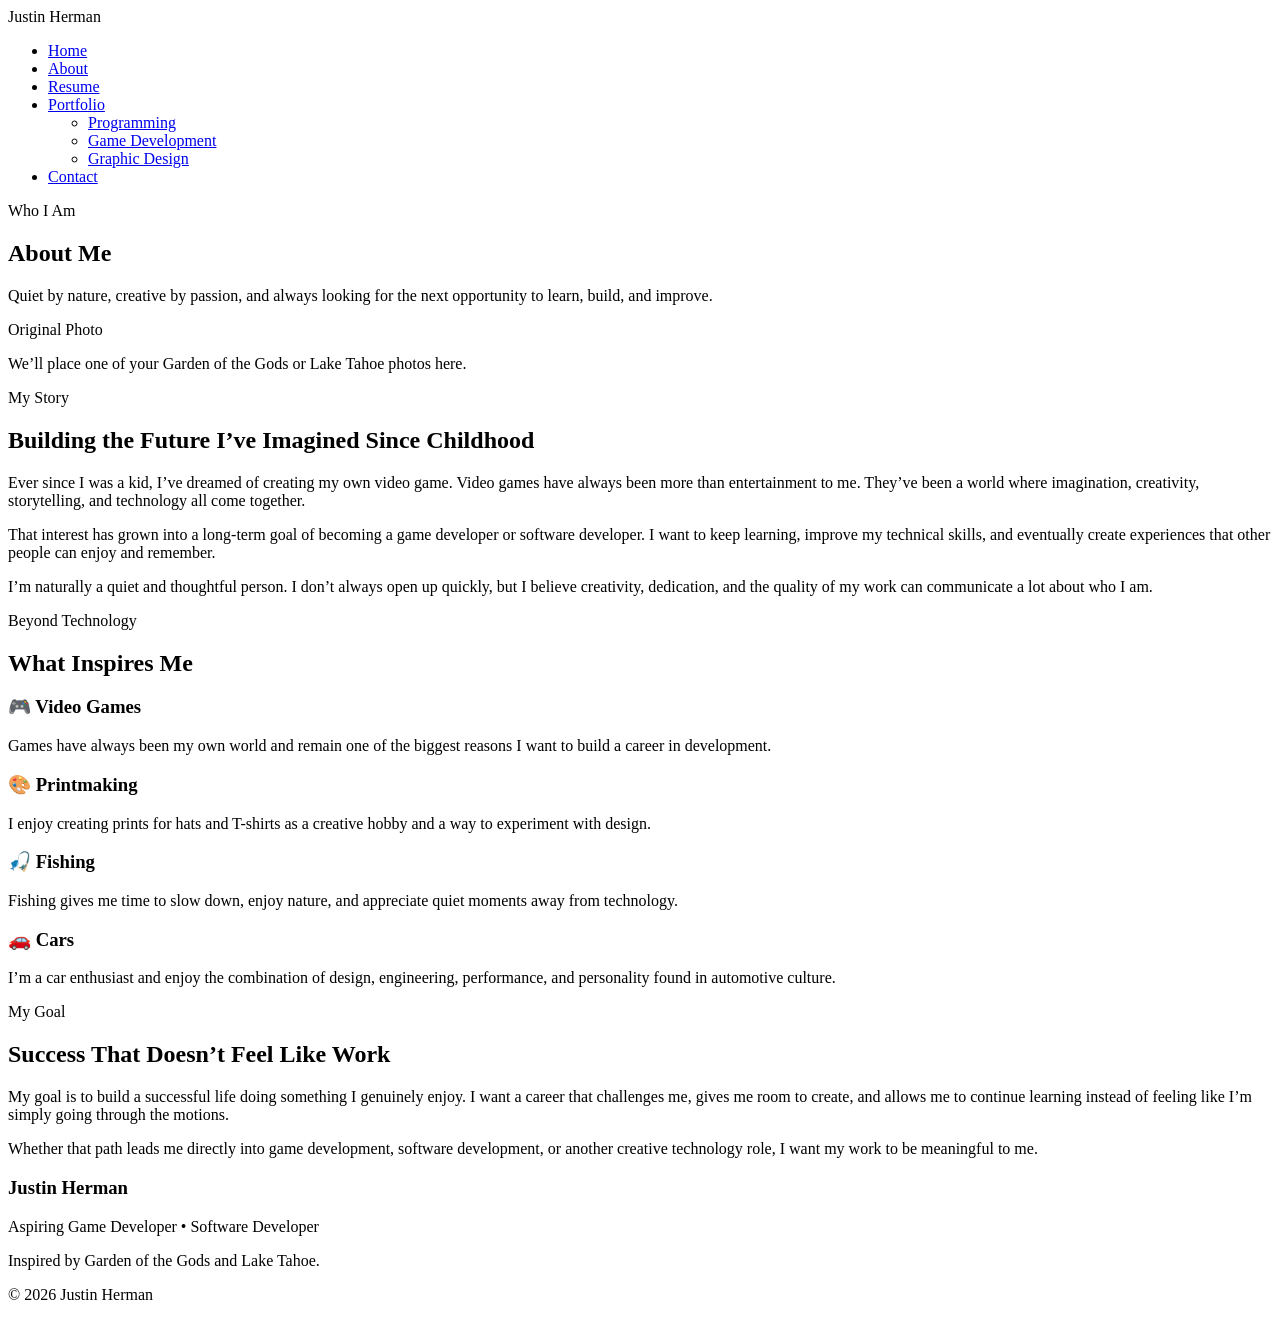
==== about.html @ 143b25bd "Add files via upload" ====
<!DOCTYPE html>
<html lang="en">

<head>
    <meta charset="UTF-8">
    <meta name="viewport" content="width=device-width, initial-scale=1.0">

    <title>About | Justin Herman</title>

    <link rel="stylesheet" href="css/style.css">

    <link href="https://fonts.googleapis.com/css2?family=Cinzel:wght@600;700&family=Poppins:wght@300;400;500;600&display=swap" rel="stylesheet">
</head>

<body>

    <header>
        <nav class="navbar">

            <div class="logo">
                Justin Herman
            </div>

            <ul class="nav-links">

                <li><a href="index.html">Home</a></li>
                <li><a href="about.html">About</a></li>
                <li><a href="resume.html">Resume</a></li>

                <li class="dropdown">
                    <a href="portfolio.html">Portfolio</a>

                    <ul class="dropdown-menu">
                        <li><a href="portfolio.html#programming">Programming</a></li>
                        <li><a href="portfolio.html#gamedev">Game Development</a></li>
                        <li><a href="portfolio.html#design">Graphic Design</a></li>
                    </ul>
                </li>

                <li><a href="contact.html">Contact</a></li>

            </ul>

        </nav>
    </header>

    <section class="about-hero">

        <div class="about-hero-content">

            <p class="eyebrow">Who I Am</p>

            <h1>About Me</h1>

            <p>
                Quiet by nature, creative by passion, and always looking for
                the next opportunity to learn, build, and improve.
            </p>

        </div>

    </section>

    <main>

        <section class="about-section">

            <div class="about-grid">

                <div class="about-image-placeholder">

                    <span>Original Photo</span>

                    <p>
                        We’ll place one of your Garden of the Gods
                        or Lake Tahoe photos here.
                    </p>

                </div>

                <div class="about-text">

                    <p class="eyebrow">My Story</p>

                    <h2>Building the Future I’ve Imagined Since Childhood</h2>

                    <p>
                        Ever since I was a kid, I’ve dreamed of creating my
                        own video game. Video games have always been more than
                        entertainment to me. They’ve been a world where
                        imagination, creativity, storytelling, and technology
                        all come together.
                    </p>

                    <p>
                        That interest has grown into a long-term goal of
                        becoming a game developer or software developer.
                        I want to keep learning, improve my technical skills,
                        and eventually create experiences that other people
                        can enjoy and remember.
                    </p>

                    <p>
                        I’m naturally a quiet and thoughtful person. I don’t
                        always open up quickly, but I believe creativity,
                        dedication, and the quality of my work can communicate
                        a lot about who I am.
                    </p>

                </div>

            </div>

        </section>

        <section class="interests-section">

            <div class="container">

                <p class="eyebrow">Beyond Technology</p>

                <h2>What Inspires Me</h2>

                <div class="interest-grid">

                    <div class="interest-card">
                        <h3>🎮 Video Games</h3>
                        <p>
                            Games have always been my own world and remain
                            one of the biggest reasons I want to build a
                            career in development.
                        </p>
                    </div>

                    <div class="interest-card">
                        <h3>🎨 Printmaking</h3>
                        <p>
                            I enjoy creating prints for hats and T-shirts as
                            a creative hobby and a way to experiment with design.
                        </p>
                    </div>

                    <div class="interest-card">
                        <h3>🎣 Fishing</h3>
                        <p>
                            Fishing gives me time to slow down, enjoy nature,
                            and appreciate quiet moments away from technology.
                        </p>
                    </div>

                    <div class="interest-card">
                        <h3>🚗 Cars</h3>
                        <p>
                            I’m a car enthusiast and enjoy the combination of
                            design, engineering, performance, and personality
                            found in automotive culture.
                        </p>
                    </div>

                </div>

            </div>

        </section>

        <section class="goal-section">

            <div class="container">

                <p class="eyebrow">My Goal</p>

                <h2>Success That Doesn’t Feel Like Work</h2>

                <p>
                    My goal is to build a successful life doing something
                    I genuinely enjoy. I want a career that challenges me,
                    gives me room to create, and allows me to continue
                    learning instead of feeling like I’m simply going
                    through the motions.
                </p>

                <p>
                    Whether that path leads me directly into game development,
                    software development, or another creative technology role,
                    I want my work to be meaningful to me.
                </p>

            </div>

        </section>

    </main>

    <footer>

        <h3>Justin Herman</h3>

        <p>
            Aspiring Game Developer • Software Developer
        </p>

        <p>
            Inspired by Garden of the Gods and Lake Tahoe.
        </p>

        <p>
            © 2026 Justin Herman
        </p>

    </footer>

</body>

</html>
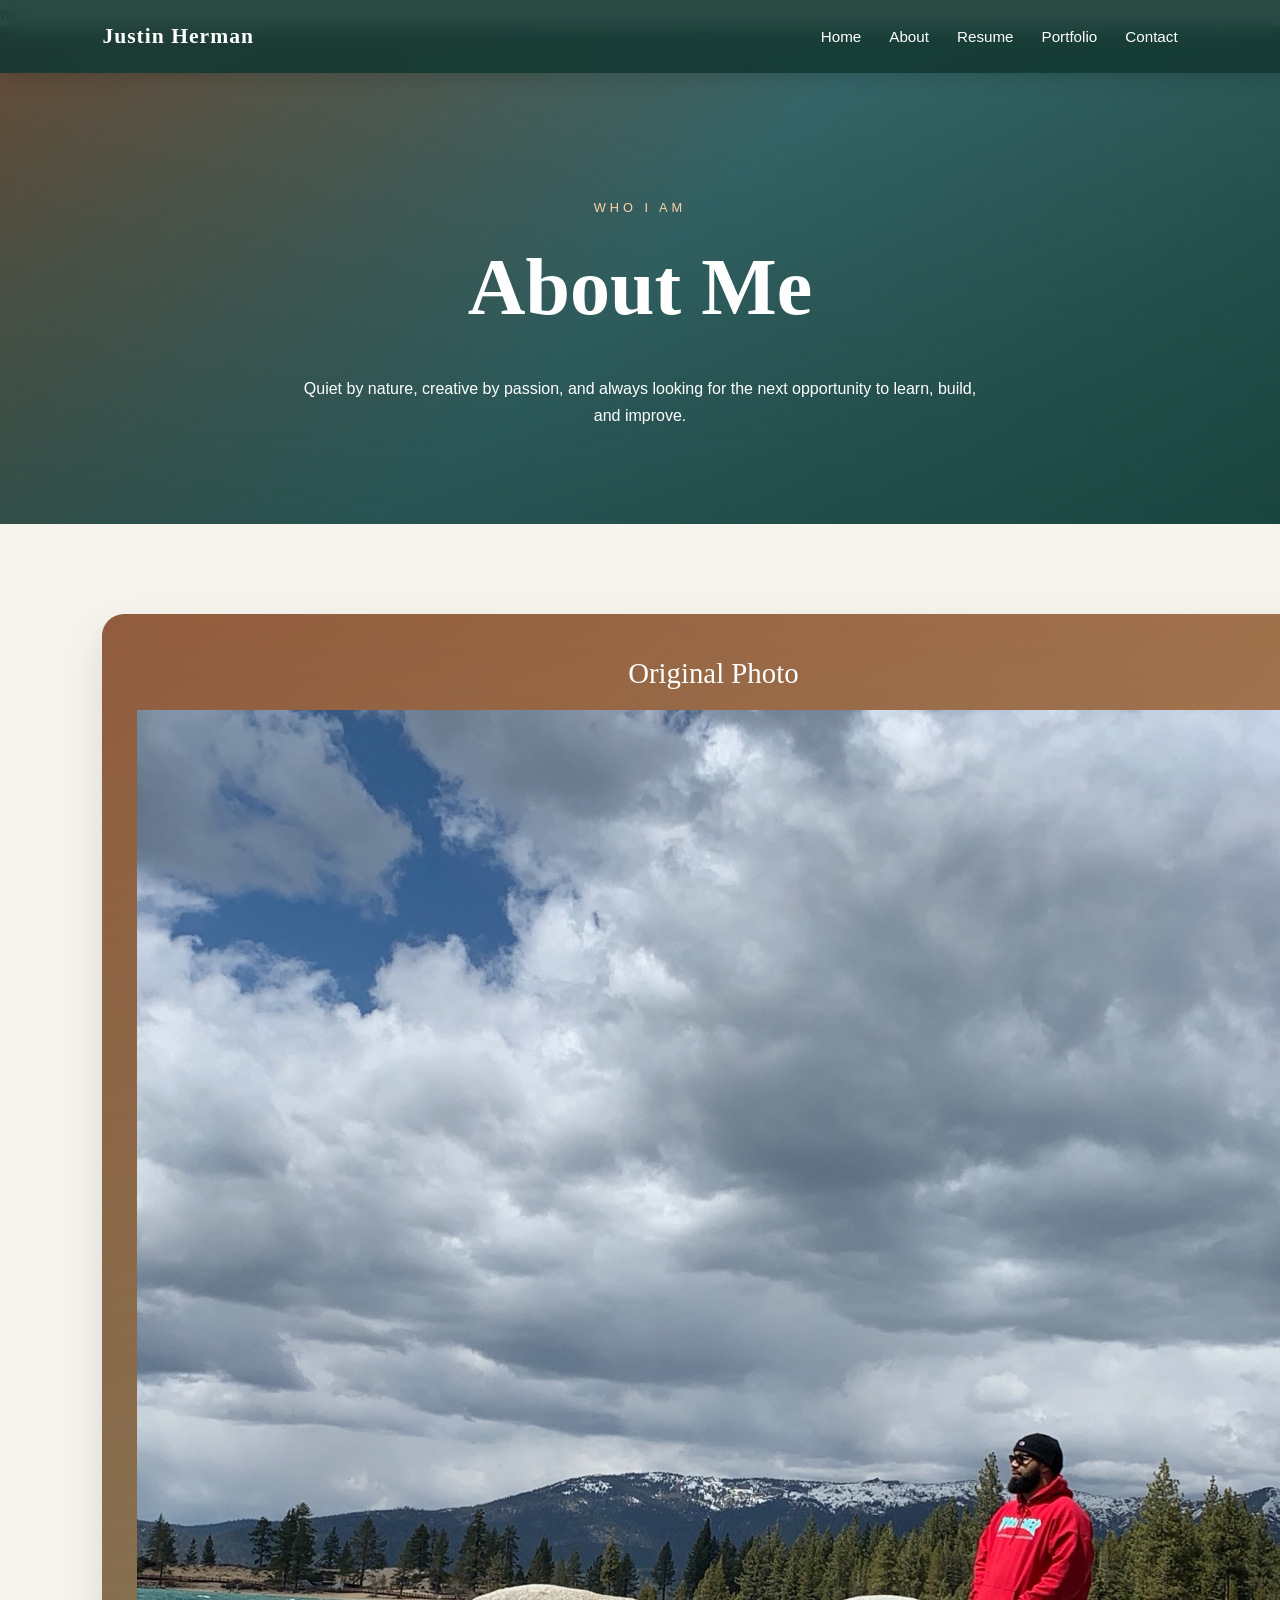
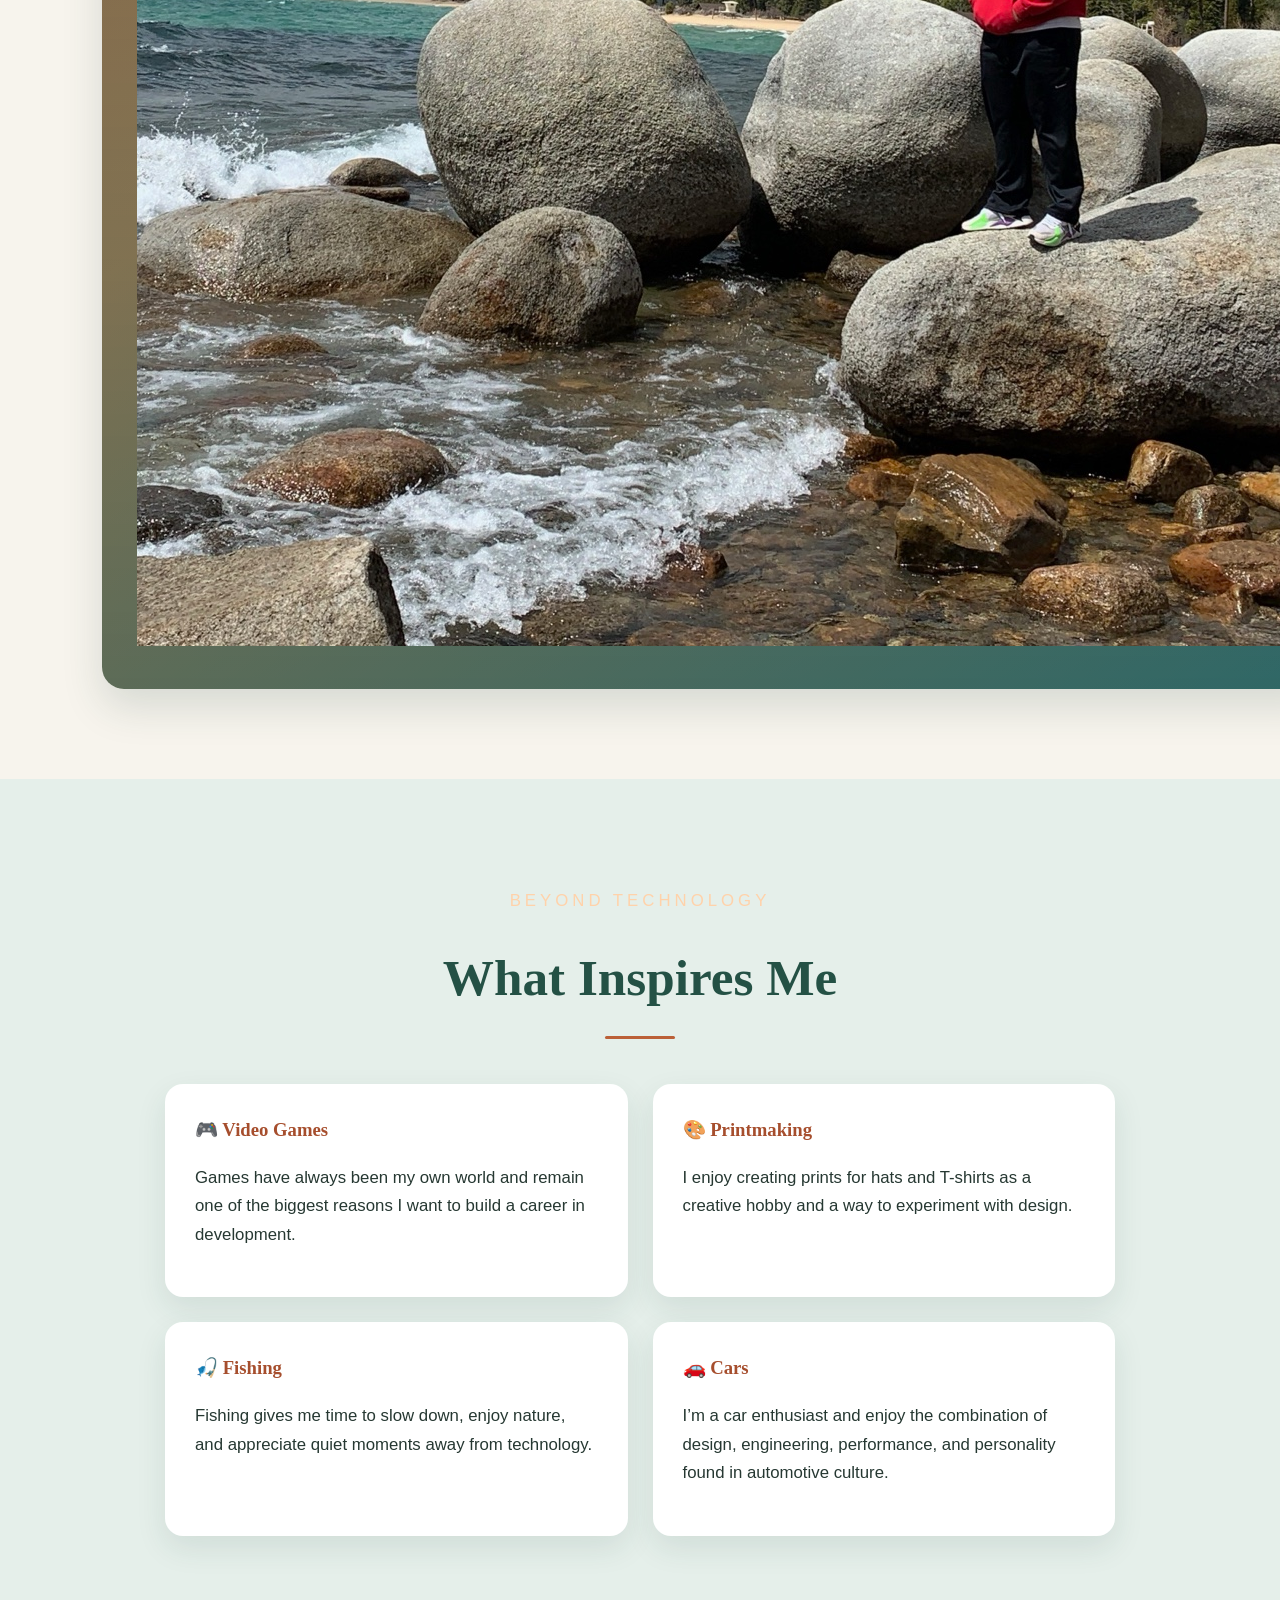
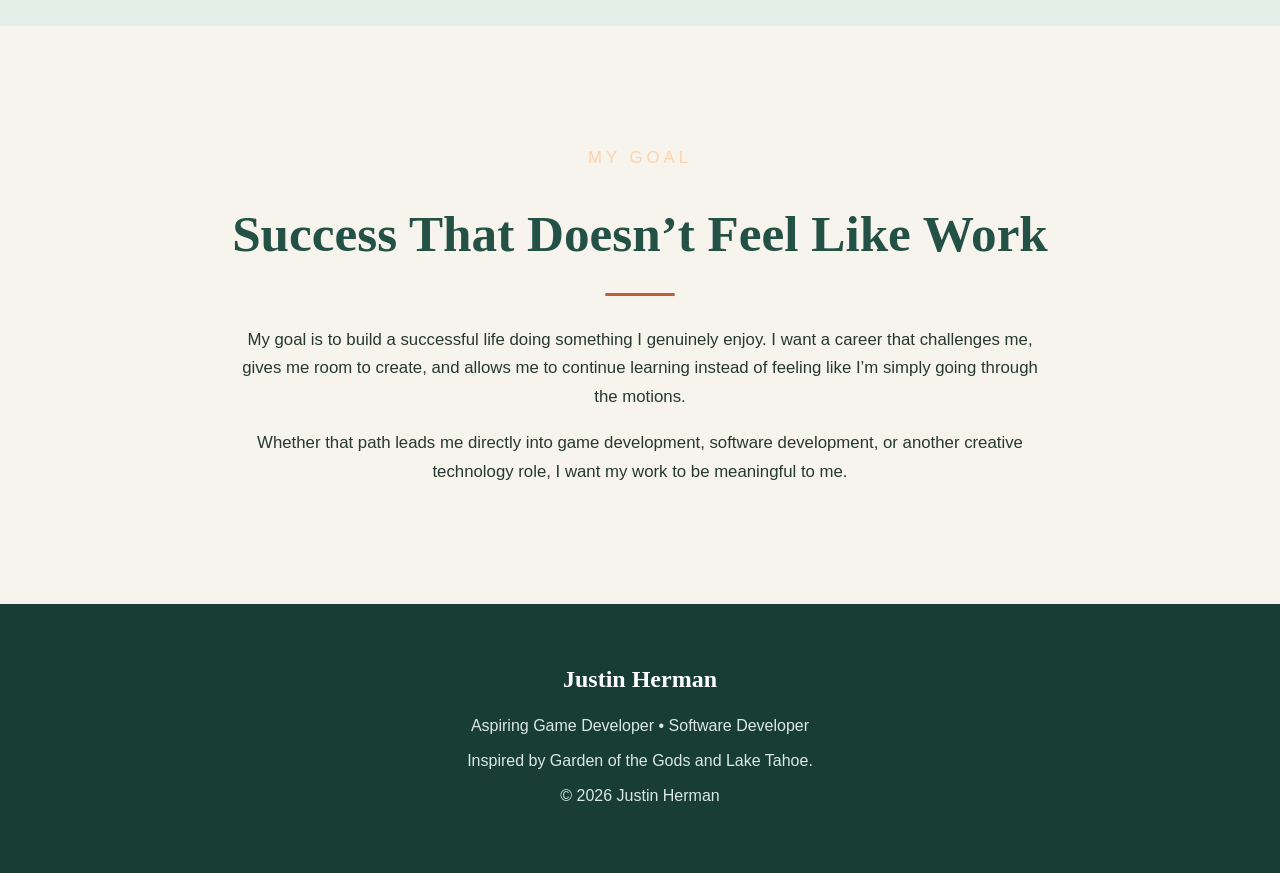
==== commit 8f513b42: "Update about.html" ====
--- a/about.html
+++ b/about.html
@@ -7,7 +7,7 @@
 
     <title>About | Justin Herman</title>
 
-    <link rel="stylesheet" href="css/style.css">
+    <link rel="stylesheet" href="css/style.css">we
 
     <link href="https://fonts.googleapis.com/css2?family=Cinzel:wght@600;700&family=Poppins:wght@300;400;500;600&display=swap" rel="stylesheet">
 </head>
@@ -72,8 +72,7 @@
                     <span>Original Photo</span>
 
                     <p>
-                        We’ll place one of your Garden of the Gods
-                        or Lake Tahoe photos here.
+                        <img src="images/about-tahoe.jpeg" alt="Justin at Lake Tahoe" class="about-photo">
                     </p>
 
                 </div>
@@ -211,4 +210,4 @@
 
 </body>
 
-</html>+</html>
--- a/css/style.css
+++ b/css/style.css
@@ -0,0 +1,1037 @@
+/* ========================================
+   JUSTIN HERMAN - PERSONAL PORTFOLIO
+   Garden of the Gods + Lake Tahoe Theme
+======================================== */
+
+
+/* ---------- BASIC PAGE SETTINGS ---------- */
+
+* {
+    margin: 0;
+    padding: 0;
+    box-sizing: border-box;
+}
+
+html {
+    scroll-behavior: smooth;
+}
+
+body {
+    font-family: "Poppins", Arial, sans-serif;
+    background-color: #f7f4ed;
+    color: #263832;
+    line-height: 1.7;
+}
+
+h1,
+h2,
+h3 {
+    font-family: "Cinzel", Georgia, serif;
+}
+
+a {
+    text-decoration: none;
+}
+
+
+/* ---------- NAVIGATION ---------- */
+
+header {
+    position: fixed;
+    top: 0;
+    left: 0;
+    width: 100%;
+    z-index: 1000;
+}
+
+.navbar {
+    display: flex;
+    justify-content: space-between;
+    align-items: center;
+
+    padding: 18px 8%;
+
+    background: rgba(20, 57, 50, 0.90);
+
+    backdrop-filter: blur(10px);
+
+    box-shadow: 0 4px 20px rgba(0, 0, 0, 0.15);
+}
+
+.logo {
+    color: #ffffff;
+
+    font-family: "Cinzel", Georgia, serif;
+
+    font-size: 1.35rem;
+
+    font-weight: 700;
+
+    letter-spacing: 1px;
+}
+
+.nav-links {
+    display: flex;
+
+    align-items: center;
+
+    gap: 28px;
+
+    list-style: none;
+}
+
+.nav-links a {
+    color: white;
+
+    font-size: 0.95rem;
+
+    font-weight: 500;
+
+    transition: color 0.3s ease;
+}
+
+.nav-links a:hover {
+    color: #f0b77b;
+}
+
+
+/* ---------- PORTFOLIO DROPDOWN ---------- */
+
+.dropdown {
+    position: relative;
+}
+
+.dropdown-menu {
+    display: none;
+
+    position: absolute;
+
+    top: 100%;
+    left: 0;
+
+    min-width: 220px;
+
+    list-style: none;
+
+    background: rgba(20, 57, 50, 0.97);
+
+    padding: 12px 0;
+
+    border-radius: 0 0 12px 12px;
+
+    box-shadow: 0 12px 25px rgba(0, 0, 0, 0.2);
+}
+
+.dropdown-menu li {
+    padding: 8px 20px;
+}
+
+.dropdown-menu a {
+    display: block;
+}
+
+.dropdown:hover .dropdown-menu {
+    display: block;
+}
+
+
+/* ---------- HERO SECTION ---------- */
+
+.hero {
+    min-height: 100vh;
+
+    display: flex;
+
+    justify-content: center;
+
+    align-items: center;
+
+    text-align: center;
+
+    padding: 120px 25px 70px;
+
+    color: white;
+
+    /*
+       This temporary background combines colors inspired by
+       Garden of the Gods and Lake Tahoe.
+
+       Later, we'll replace this with your own original photograph.
+    */
+
+    background:
+        background:
+    linear-gradient(
+        rgba(15, 45, 45, 0.35),
+        rgba(15, 45, 45, 0.55)
+    ),
+    url("../images/home-garden.jpeg");
+
+background-size: cover;
+background-position: center;
+background-repeat: no-repeat;
+}
+
+.hero-content {
+    max-width: 900px;
+
+    animation: fadeUp 1.2s ease;
+}
+
+.hero h1 {
+    font-size: clamp(3.3rem, 8vw, 6.5rem);
+
+    line-height: 1.05;
+
+    letter-spacing: 5px;
+
+    text-shadow: 0 5px 20px rgba(0, 0, 0, 0.30);
+}
+
+.hero h2 {
+    margin-top: 15px;
+
+    font-family: "Poppins", Arial, sans-serif;
+
+    font-size: clamp(1.3rem, 3vw, 2rem);
+
+    font-weight: 400;
+
+    color: #ffdab5;
+}
+
+.hero p {
+    max-width: 680px;
+
+    margin: 25px auto;
+
+    font-size: 1.1rem;
+
+    color: #f6f7f3;
+}
+
+.hero blockquote {
+    max-width: 700px;
+
+    margin: 35px auto;
+
+    padding: 20px;
+
+    font-family: "Cinzel", Georgia, serif;
+
+    font-size: 1.15rem;
+
+    color: #fff3e6;
+
+    border-left: 3px solid #e8a366;
+
+    border-right: 3px solid #e8a366;
+}
+
+
+/* ---------- BUTTON ---------- */
+
+.button {
+    display: inline-block;
+
+    padding: 14px 30px;
+
+    margin-top: 10px;
+
+    color: white;
+
+    background: #ad5533;
+
+    border: 2px solid #d98a57;
+
+    border-radius: 50px;
+
+    font-weight: 600;
+
+    box-shadow: 0 8px 22px rgba(0, 0, 0, 0.22);
+
+    transition:
+        transform 0.3s ease,
+        background 0.3s ease,
+        box-shadow 0.3s ease;
+}
+
+.button:hover {
+    background: #884126;
+
+    transform: translateY(-4px);
+
+    box-shadow: 0 12px 28px rgba(0, 0, 0, 0.28);
+}
+
+
+/* ---------- MAIN SECTIONS ---------- */
+
+.section {
+    padding: 100px 8%;
+}
+
+.container {
+    max-width: 950px;
+
+    margin: 0 auto;
+
+    text-align: center;
+}
+
+.container h2 {
+    margin-bottom: 30px;
+
+    color: #245145;
+
+    font-size: clamp(2rem, 5vw, 3.2rem);
+}
+
+.container h2::after {
+    content: "";
+
+    display: block;
+
+    width: 70px;
+
+    height: 3px;
+
+    margin: 15px auto 0;
+
+    background: #bb6038;
+
+    border-radius: 10px;
+}
+
+.container p {
+    max-width: 820px;
+
+    margin: 18px auto;
+
+    font-size: 1.05rem;
+}
+
+
+/* ---------- FEATURE CARDS ---------- */
+
+.cards {
+    display: grid;
+
+    grid-template-columns: repeat(3, 1fr);
+
+    gap: 30px;
+
+    padding: 80px 8% 110px;
+
+    background:
+        linear-gradient(
+            180deg,
+            #edf4f0,
+            #dceae5
+        );
+}
+
+.card {
+    padding: 38px 30px;
+
+    background: rgba(255, 255, 255, 0.85);
+
+    border: 1px solid rgba(41, 92, 77, 0.13);
+
+    border-radius: 20px;
+
+    box-shadow:
+        0 14px 35px rgba(32, 69, 58, 0.12);
+
+    transition:
+        transform 0.3s ease,
+        box-shadow 0.3s ease;
+}
+
+.card:hover {
+    transform: translateY(-9px);
+
+    box-shadow:
+        0 20px 40px rgba(32, 69, 58, 0.20);
+}
+
+.card h3 {
+    margin-bottom: 17px;
+
+    color: #a64e2d;
+
+    font-size: 1.5rem;
+}
+
+.card p {
+    color: #40554e;
+}
+
+
+/* ---------- QUOTE / LAKE TAHOE SECTION ---------- */
+
+.quote {
+    min-height: 450px;
+
+    display: flex;
+
+    justify-content: center;
+
+    align-items: center;
+
+    text-align: center;
+
+    padding: 80px 10%;
+
+    color: white;
+
+    background:
+        linear-gradient(
+            rgba(14, 57, 69, 0.35),
+            rgba(17, 66, 71, 0.70)
+        ),
+        linear-gradient(
+            145deg,
+            #64b5c7,
+            #32849b,
+            #205d70,
+            #234e43
+        );
+}
+
+.quote h2 {
+    max-width: 900px;
+
+    font-size: clamp(1.8rem, 4vw, 3rem);
+
+    line-height: 1.5;
+
+    text-shadow: 0 4px 15px rgba(0, 0, 0, 0.25);
+}
+
+
+/* ---------- FOOTER ---------- */
+
+footer {
+    padding: 55px 25px;
+
+    text-align: center;
+
+    background: #173d34;
+
+    color: #dce8e3;
+}
+
+footer h3 {
+    margin-bottom: 12px;
+
+    color: white;
+
+    font-size: 1.5rem;
+}
+
+footer p {
+    margin: 8px 0;
+}
+
+
+/* ---------- SIMPLE ENTRANCE ANIMATION ---------- */
+
+@keyframes fadeUp {
+
+    from {
+        opacity: 0;
+
+        transform: translateY(25px);
+    }
+
+    to {
+        opacity: 1;
+
+        transform: translateY(0);
+    }
+}
+
+
+/* ---------- TABLET / PHONE ---------- */
+
+@media (max-width: 850px) {
+
+    .navbar {
+        flex-direction: column;
+
+        gap: 14px;
+
+        padding: 15px 5%;
+    }
+
+    .nav-links {
+        justify-content: center;
+
+        flex-wrap: wrap;
+
+        gap: 12px 18px;
+    }
+
+    .hero {
+        padding-top: 170px;
+    }
+
+    .cards {
+        grid-template-columns: 1fr;
+
+        padding-left: 6%;
+
+        padding-right: 6%;
+    }
+
+    .card {
+        max-width: 600px;
+
+        margin: auto;
+    }
+}
+
+
+/* ---------- SMALL PHONES ---------- */
+
+@media (max-width: 500px) {
+
+    .hero h1 {
+        letter-spacing: 2px;
+    }
+
+    .nav-links {
+        font-size: 0.85rem;
+    }
+
+    .section {
+        padding: 75px 7%;
+    }
+}
+
+
+/* ========================================
+   RESUME PAGE
+======================================== */
+
+.resume-hero {
+    padding: 170px 8% 90px;
+    text-align: center;
+    color: white;
+
+    background:
+        linear-gradient(
+            rgba(24, 64, 59, 0.45),
+            rgba(24, 64, 59, 0.75)
+        ),
+        linear-gradient(
+            135deg,
+            #b65a35,
+            #4b8791,
+            #1e5145
+        );
+}
+
+.resume-hero-content {
+    max-width: 800px;
+    margin: auto;
+}
+
+.resume-hero h1 {
+    font-size: clamp(3rem, 7vw, 5rem);
+    margin-bottom: 20px;
+}
+
+.resume-hero p {
+    max-width: 650px;
+    margin: auto;
+}
+
+.eyebrow {
+    text-transform: uppercase;
+    letter-spacing: 4px;
+    font-size: 0.8rem;
+    color: #ffd2aa;
+    margin-bottom: 10px;
+}
+
+.resume-page {
+    padding: 80px 8%;
+    background: #edf3ef;
+}
+
+.resume-card {
+    max-width: 1000px;
+    margin: auto;
+    padding: 50px;
+    background: white;
+    border-radius: 20px;
+    box-shadow: 0 18px 45px rgba(26, 67, 57, 0.12);
+}
+
+.resume-heading {
+    display: flex;
+    justify-content: space-between;
+    align-items: center;
+    gap: 30px;
+    padding-bottom: 30px;
+    border-bottom: 2px solid #e0e8e4;
+}
+
+.resume-heading h2 {
+    color: #245145;
+    font-size: 2rem;
+}
+
+.resume-heading p {
+    color: #687a73;
+}
+
+.resume-section {
+    margin-top: 45px;
+}
+
+.resume-section h3 {
+    color: #a64e2d;
+    margin-bottom: 18px;
+    font-size: 1.5rem;
+}
+
+.resume-item {
+    margin-bottom: 25px;
+}
+
+.resume-item h4 {
+    color: #245145;
+    font-size: 1.1rem;
+}
+
+.resume-subtitle {
+    font-weight: 600;
+    color: #52675f;
+}
+
+.skill-grid {
+    display: grid;
+    grid-template-columns: repeat(2, 1fr);
+    gap: 20px;
+}
+
+.skill-box {
+    padding: 22px;
+    border-radius: 14px;
+    background: #eef5f1;
+}
+
+.skill-box h4 {
+    margin-bottom: 8px;
+    color: #245145;
+}
+
+@media (max-width: 700px) {
+
+    .resume-card {
+        padding: 28px;
+    }
+
+    .resume-heading {
+        flex-direction: column;
+        align-items: flex-start;
+    }
+
+    .skill-grid {
+        grid-template-columns: 1fr;
+    }
+}/* ========================================
+   ABOUT PAGE
+======================================== */
+
+.about-hero {
+    padding: 170px 8% 95px;
+    text-align: center;
+    color: white;
+
+    background:
+        linear-gradient(
+            rgba(28, 65, 58, 0.45),
+            rgba(24, 64, 59, 0.72)
+        ),
+        linear-gradient(
+            135deg,
+            #a95534,
+            #4e8690,
+            #205046
+        );
+}
+
+.about-hero-content {
+    max-width: 800px;
+    margin: auto;
+}
+
+.about-hero h1 {
+    font-size: clamp(3rem, 7vw, 5rem);
+    margin-bottom: 20px;
+}
+
+.about-hero p {
+    max-width: 680px;
+    margin: auto;
+}
+
+.about-section {
+    padding: 90px 8%;
+    background: #f7f4ed;
+}
+
+.about-grid {
+    max-width: 1100px;
+    margin: auto;
+
+    display: grid;
+    grid-template-columns: 0.9fr 1.1fr;
+    gap: 55px;
+    align-items: center;
+}
+
+.about-image-placeholder {
+    min-height: 520px;
+    padding: 35px;
+    border-radius: 22px;
+
+    display: flex;
+    flex-direction: column;
+    justify-content: center;
+    align-items: center;
+
+    text-align: center;
+
+    color: white;
+
+    background:
+        linear-gradient(
+            rgba(34, 86, 75, 0.25),
+            rgba(34, 86, 75, 0.55)
+        ),
+        linear-gradient(
+            145deg,
+            #b65e39,
+            #d58a57,
+            #3d7c87
+        );
+
+    box-shadow: 0 18px 40px rgba(31, 69, 59, 0.15);
+}
+
+.about-image-placeholder span {
+    font-family: "Cinzel", Georgia, serif;
+    font-size: 1.8rem;
+    margin-bottom: 12px;
+}
+
+.about-text h2 {
+    color: #245145;
+    font-size: clamp(2rem, 4vw, 3rem);
+    line-height: 1.25;
+    margin-bottom: 25px;
+}
+
+.about-text p {
+    margin-bottom: 18px;
+}
+
+.interests-section {
+    padding: 90px 8%;
+    background: #e5efea;
+}
+
+.interest-grid {
+    margin-top: 45px;
+
+    display: grid;
+    grid-template-columns: repeat(2, 1fr);
+    gap: 25px;
+}
+
+.interest-card {
+    text-align: left;
+    padding: 30px;
+
+    background: white;
+    border-radius: 18px;
+
+    box-shadow: 0 12px 30px rgba(29, 67, 57, 0.10);
+}
+
+.interest-card h3 {
+    color: #a64e2d;
+    margin-bottom: 12px;
+}
+
+.goal-section {
+    padding: 100px 8%;
+    background: #f7f4ed;
+}
+
+.goal-section .container {
+    max-width: 850px;
+}
+
+@media (max-width: 800px) {
+
+    .about-grid {
+        grid-template-columns: 1fr;
+    }
+
+    .about-image-placeholder {
+        min-height: 400px;
+    }
+
+    .interest-grid {
+        grid-template-columns: 1fr;
+    }
+}/* ========================================
+   PORTFOLIO PAGE
+======================================== */
+
+.portfolio-hero {
+    padding: 170px 8% 95px;
+    text-align: center;
+    color: white;
+
+    background:
+        linear-gradient(
+            rgba(22, 61, 56, 0.42),
+            rgba(20, 61, 67, 0.72)
+        ),
+        linear-gradient(
+            135deg,
+            #b75d36,
+            #4c8793,
+            #194f45
+        );
+}
+
+.portfolio-hero-content {
+    max-width: 800px;
+    margin: auto;
+}
+
+.portfolio-hero h1 {
+    font-size: clamp(3rem, 7vw, 5rem);
+    margin-bottom: 20px;
+}
+
+.portfolio-hero p {
+    max-width: 680px;
+    margin: auto;
+}
+
+.portfolio-section {
+    padding: 95px 8%;
+    background: #f7f4ed;
+}
+
+.alt-section {
+    background: #e5efea;
+}
+
+.project-grid {
+    margin-top: 45px;
+
+    display: grid;
+    grid-template-columns: repeat(2, 1fr);
+    gap: 28px;
+}
+
+.project-card {
+    text-align: left;
+
+    padding: 32px;
+
+    background: white;
+
+    border-radius: 18px;
+
+    box-shadow: 0 14px 35px rgba(30, 68, 58, 0.12);
+
+    transition:
+        transform 0.3s ease,
+        box-shadow 0.3s ease;
+}
+
+.project-card:hover {
+    transform: translateY(-7px);
+
+    box-shadow: 0 20px 42px rgba(30, 68, 58, 0.18);
+}
+
+.project-card h3 {
+    color: #a64e2d;
+    margin-bottom: 14px;
+}
+
+.project-card p {
+    margin-bottom: 20px;
+}
+
+.project-tag {
+    display: inline-block;
+
+    padding: 6px 12px;
+
+    margin-right: 6px;
+
+    border-radius: 50px;
+
+    font-size: 0.8rem;
+
+    background: #dcece6;
+
+    color: #245145;
+}
+
+@media (max-width: 750px) {
+
+    .project-grid {
+        grid-template-columns: 1fr;
+    }
+}/* ========================================
+   CONTACT PAGE
+======================================== */
+
+.contact-hero {
+    padding: 170px 8% 95px;
+    text-align: center;
+    color: white;
+
+    background:
+        linear-gradient(
+            rgba(19, 59, 68, 0.40),
+            rgba(19, 67, 67, 0.72)
+        ),
+        linear-gradient(
+            135deg,
+            #4b91a0,
+            #286f7e,
+            #1e5145
+        );
+}
+
+.contact-hero-content {
+    max-width: 800px;
+    margin: auto;
+}
+
+.contact-hero h1 {
+    font-size: clamp(3rem, 7vw, 5rem);
+    margin-bottom: 20px;
+}
+
+.contact-hero p {
+    max-width: 680px;
+    margin: auto;
+}
+
+.contact-page {
+    padding: 90px 8%;
+    background: #edf3ef;
+}
+
+.contact-grid {
+    max-width: 1100px;
+    margin: auto;
+
+    display: grid;
+    grid-template-columns: 0.8fr 1.2fr;
+    gap: 50px;
+}
+
+.contact-info h2,
+.contact-form-box h2 {
+    color: #245145;
+    font-size: 2rem;
+    margin-bottom: 20px;
+}
+
+.contact-card {
+    margin-top: 20px;
+    padding: 22px;
+
+    background: white;
+    border-radius: 15px;
+
+    box-shadow: 0 10px 25px rgba(31, 68, 58, 0.10);
+}
+
+.contact-card h3 {
+    color: #a64e2d;
+    margin-bottom: 8px;
+}
+
+.contact-card a {
+    color: #245145;
+    font-weight: 600;
+}
+
+.contact-form-box {
+    padding: 35px;
+
+    background: white;
+    border-radius: 20px;
+
+    box-shadow: 0 18px 40px rgba(31, 68, 58, 0.12);
+}
+
+.contact-form-box form {
+    display: flex;
+    flex-direction: column;
+}
+
+.contact-form-box label {
+    margin-top: 15px;
+    margin-bottom: 6px;
+
+    color: #245145;
+    font-weight: 600;
+}
+
+.contact-form-box input,
+.contact-form-box textarea {
+    width: 100%;
+
+    padding: 13px 14px;
+
+    border: 1px solid #c9d8d2;
+    border-radius: 10px;
+
+    font-family: "Poppins", Arial, sans-serif;
+
+    background: #f9fbfa;
+}
+
+.contact-form-box textarea {
+    resize: vertical;
+}
+
+.contact-form-box .button {
+    border: none;
+    cursor: pointer;
+    align-self: flex-start;
+}
+
+@media (max-width: 800px) {
+
+    .contact-grid {
+        grid-template-columns: 1fr;
+    }
+}
+
+/* HOME IMAGE FIX */
+.hero {
+    background-image: url("../images/home-garden.jpeg") !important;
+    background-size: cover !important;
+    background-position: center !important;
+    background-repeat: no-repeat !important;
+}
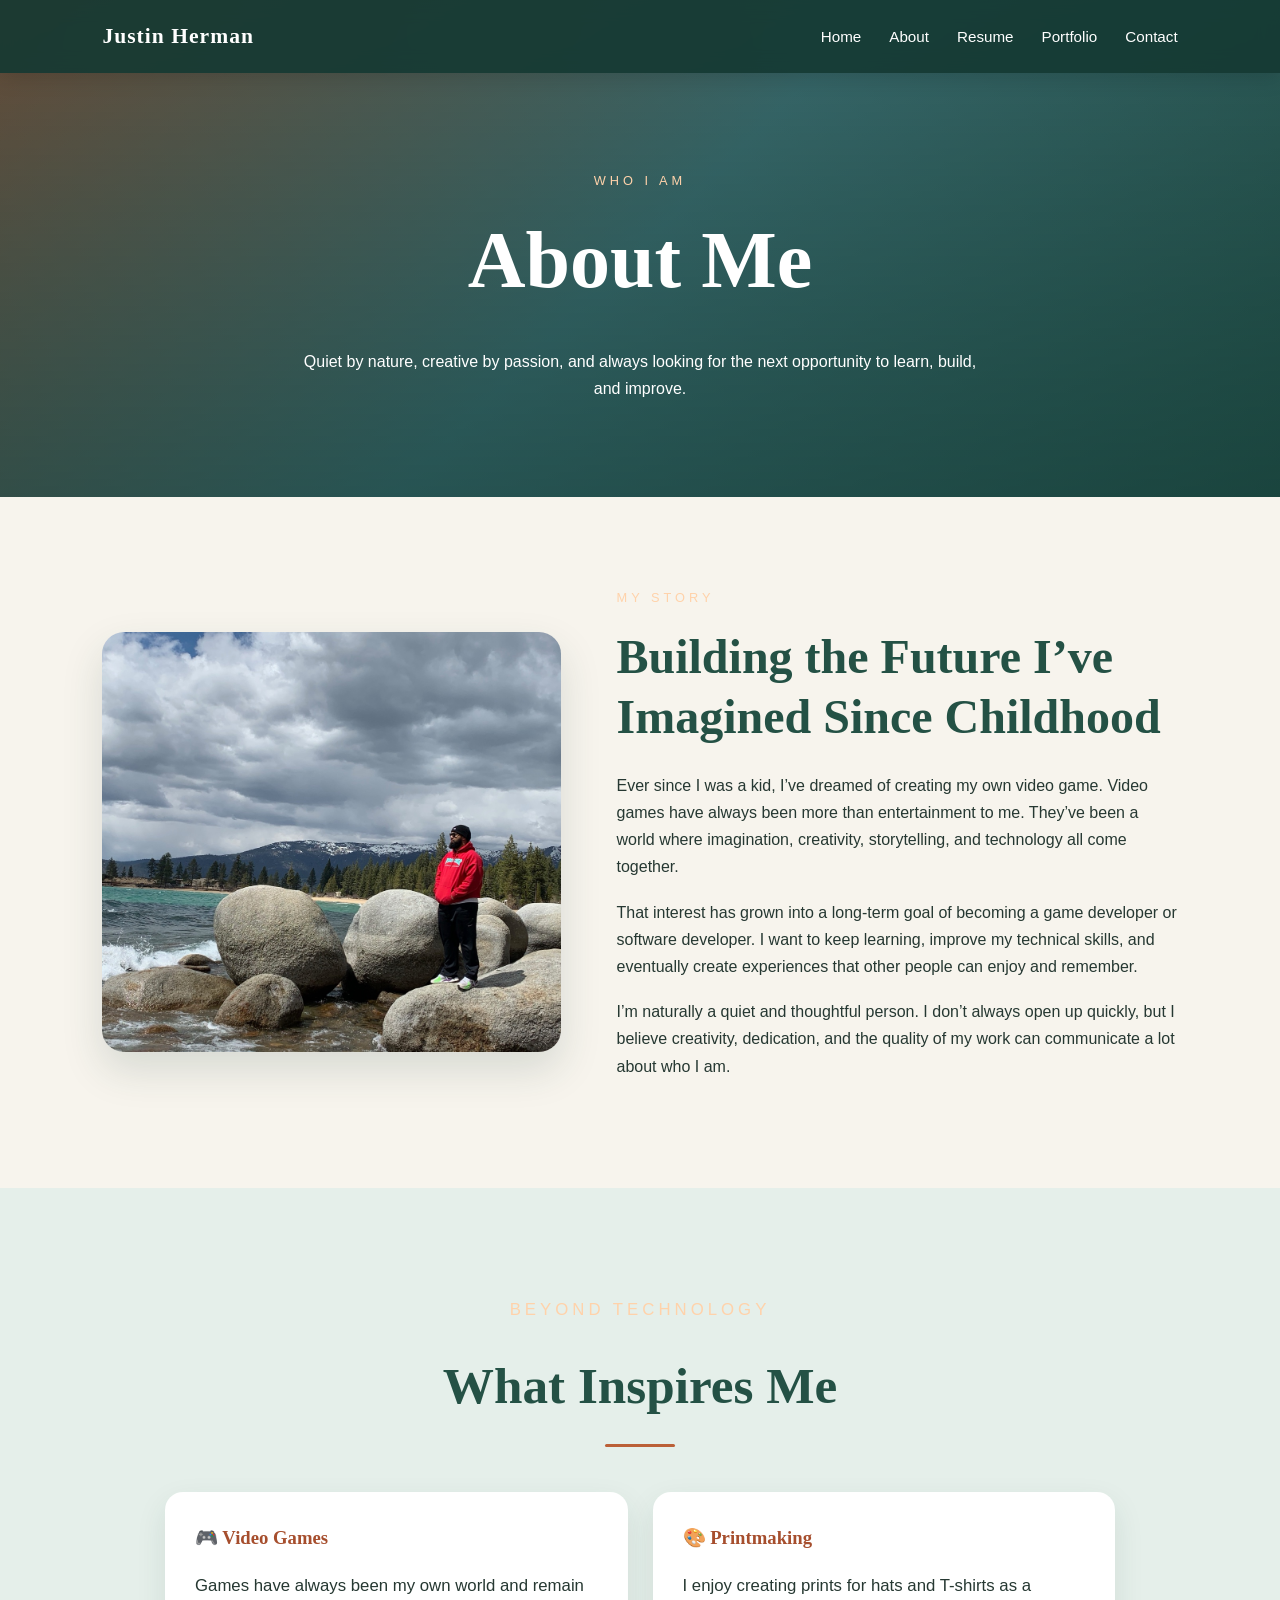
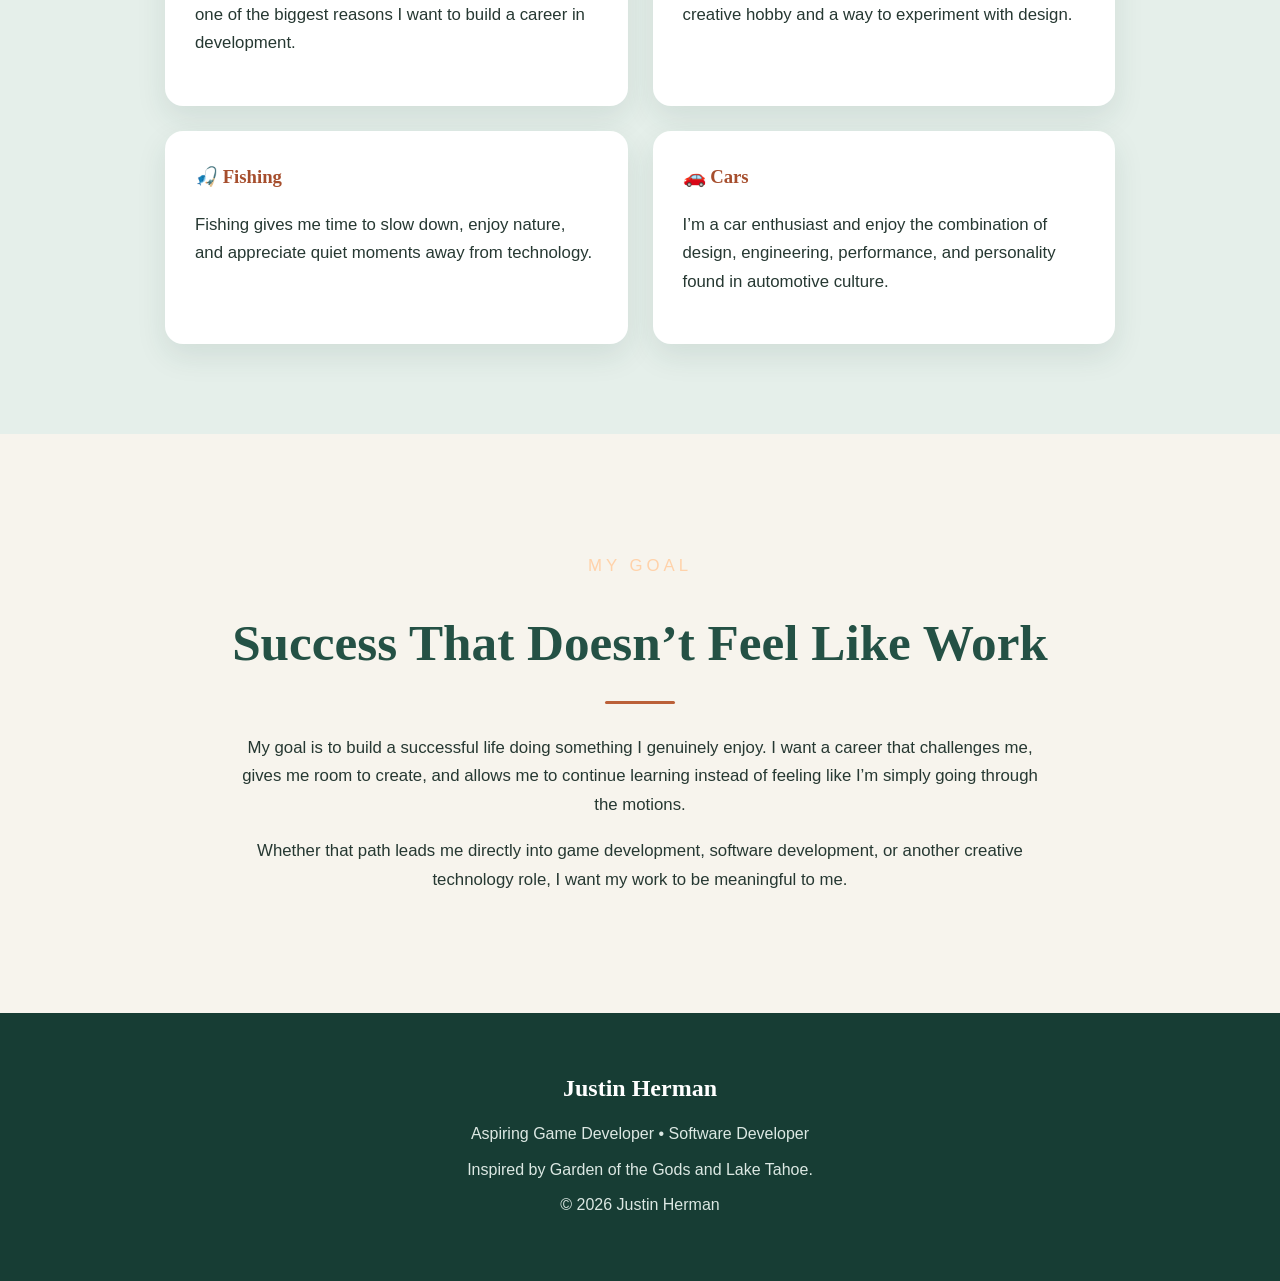
==== commit 47bb6932: "Add files via upload" ====
--- a/about.html
+++ b/about.html
@@ -7,7 +7,7 @@
 
     <title>About | Justin Herman</title>
 
-    <link rel="stylesheet" href="css/style.css">we
+    <link rel="stylesheet" href="css/style.css">
 
     <link href="https://fonts.googleapis.com/css2?family=Cinzel:wght@600;700&family=Poppins:wght@300;400;500;600&display=swap" rel="stylesheet">
 </head>
@@ -67,16 +67,11 @@
 
             <div class="about-grid">
 
-                <div class="about-image-placeholder">
-
-                    <span>Original Photo</span>
-
-                    <p>
-                        <img src="images/about-tahoe.jpeg" alt="Justin at Lake Tahoe" class="about-photo">
-                    </p>
-
-                </div>
-
+<div class="about-image-placeholder">
+    <img src="images/about-tahoe.jpeg"
+         alt="Justin at Lake Tahoe"
+         class="about-photo">
+</div>
                 <div class="about-text">
 
                     <p class="eyebrow">My Story</p>
@@ -210,4 +205,4 @@
 
 </body>
 
-</html>
+</html>
--- a/css/style.css
+++ b/css/style.css
@@ -1034,4 +1034,22 @@
     background-size: cover !important;
     background-position: center !important;
     background-repeat: no-repeat !important;
+}/* ABOUT PHOTO FINAL FIX */
+
+.about-image-placeholder {
+    width: 100%;
+    height: 420px;
+    min-height: 0;
+    padding: 0;
+    overflow: hidden;
+    border-radius: 22px;
+    background: none;
+}
+
+.about-photo {
+    width: 100%;
+    height: 100%;
+    object-fit: cover;
+    object-position: center;
+    display: block;
 }
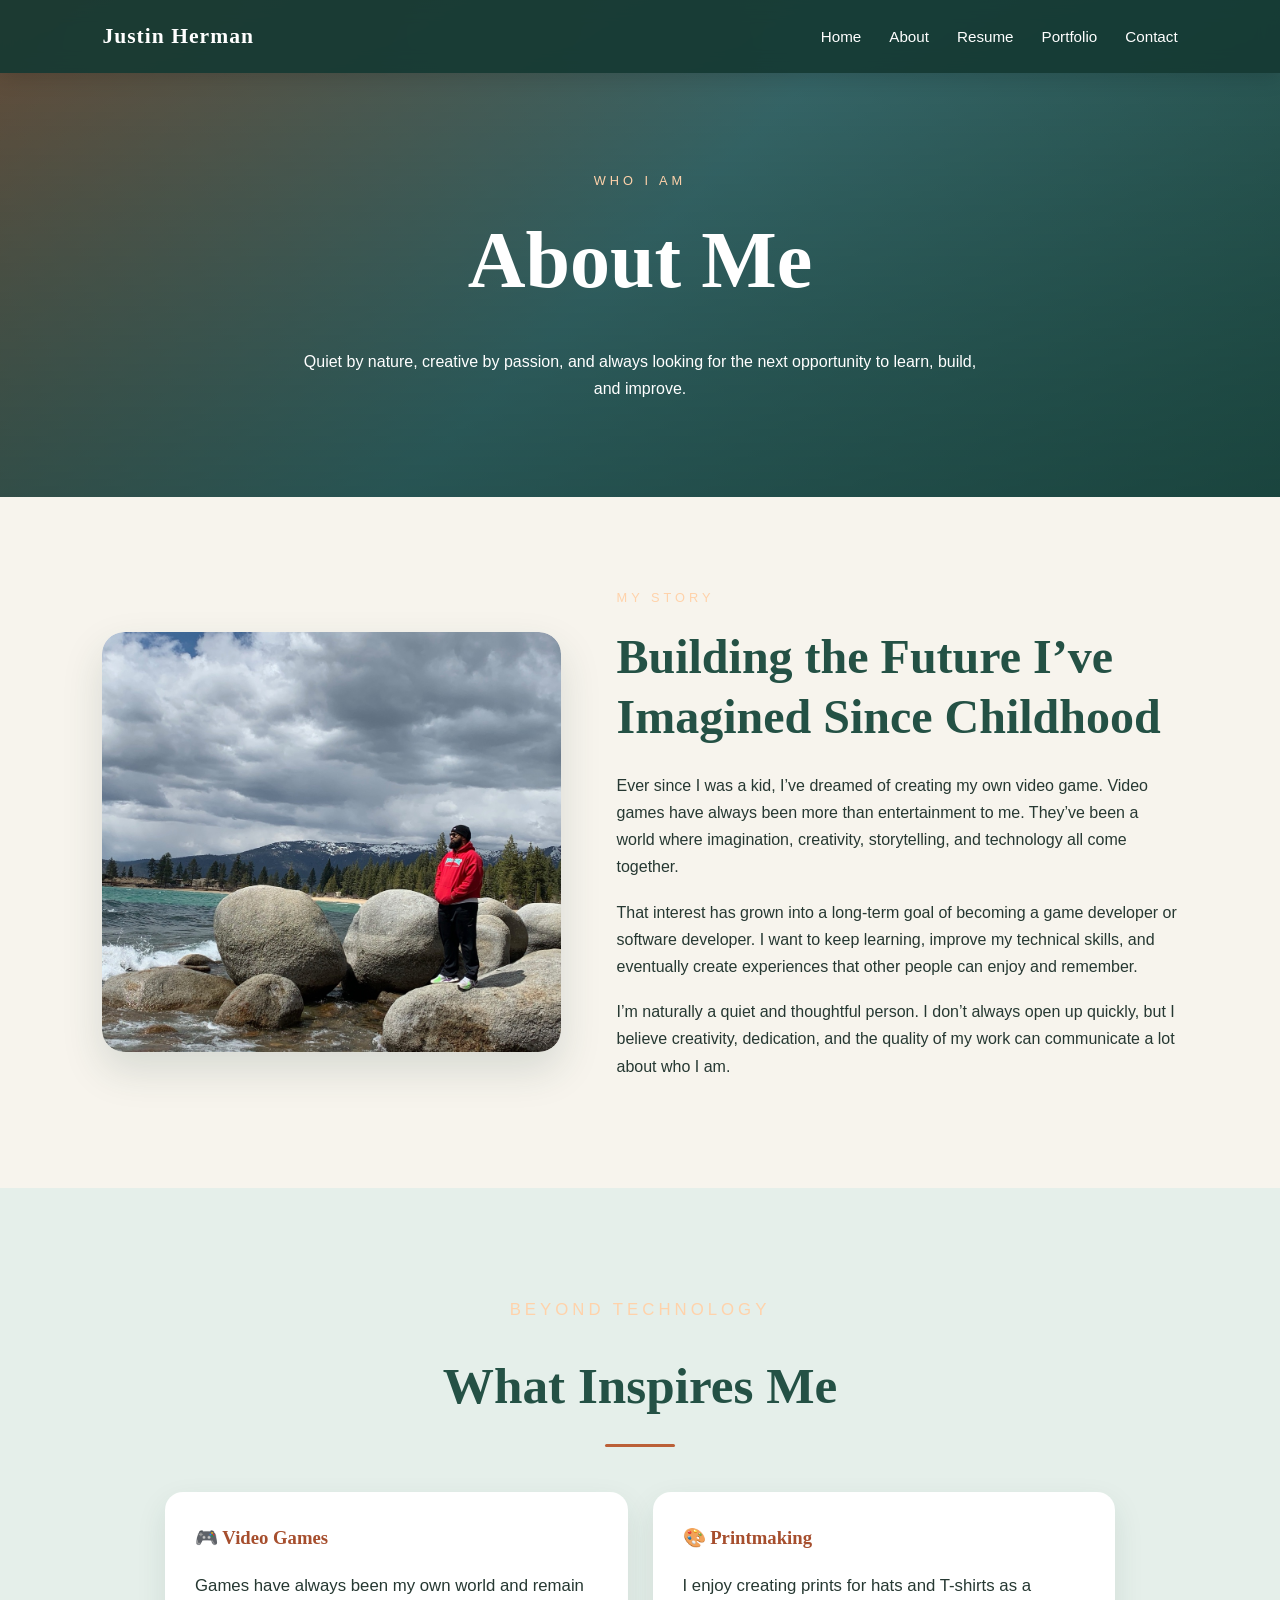
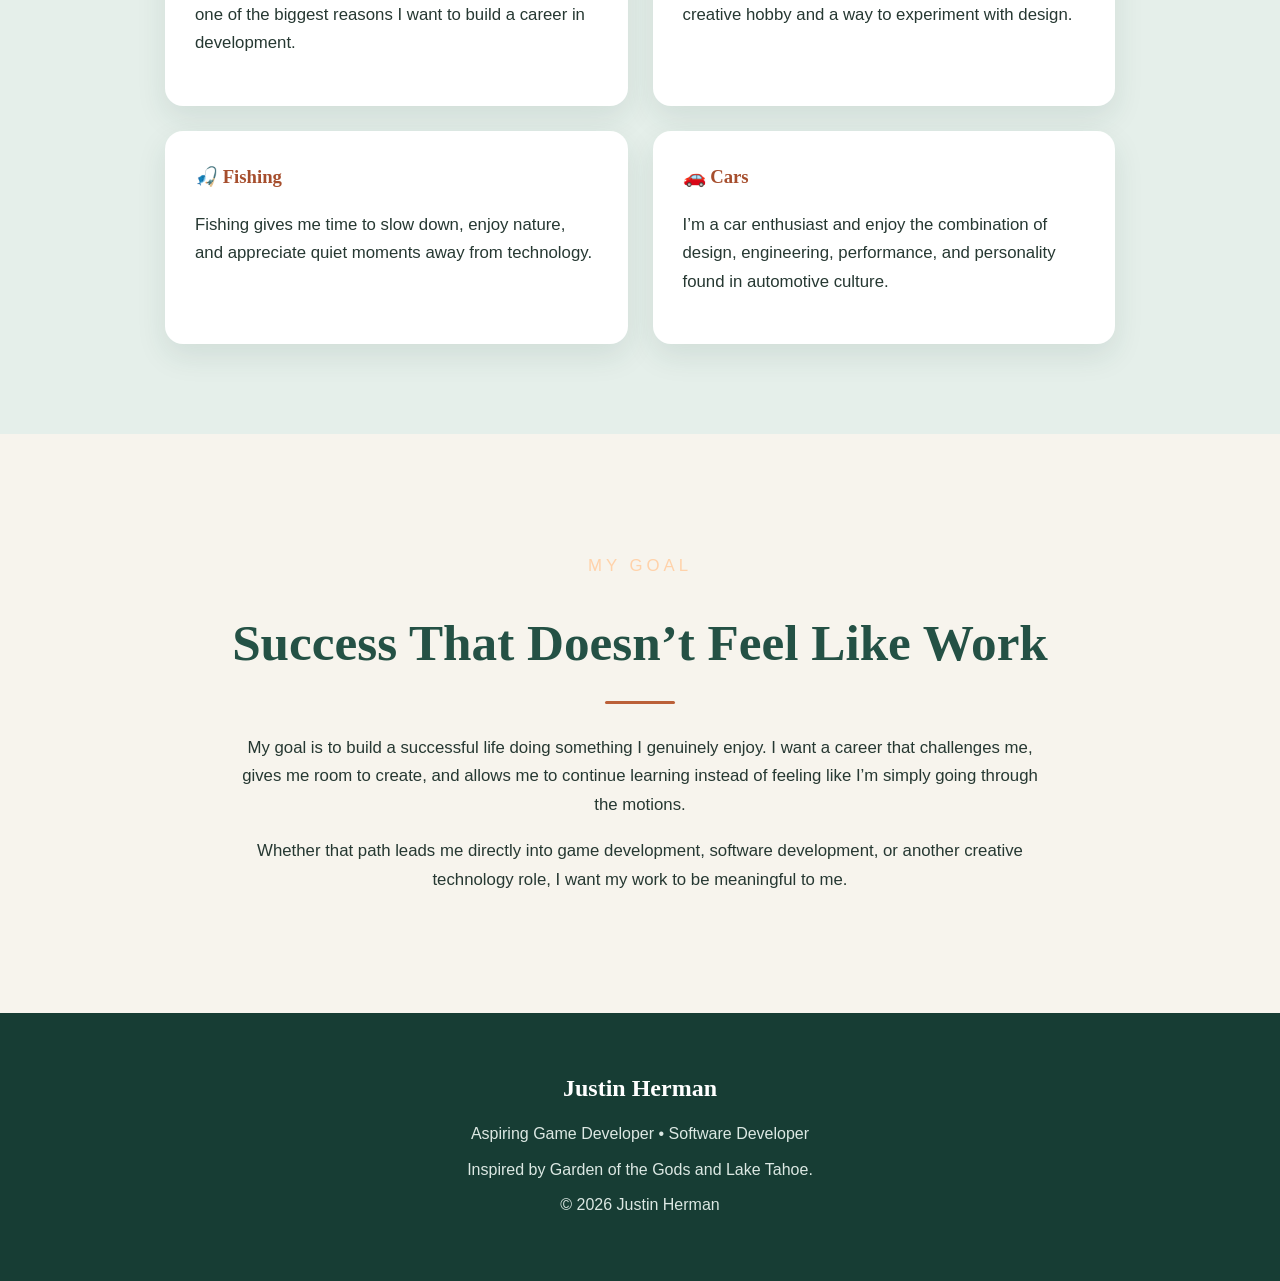
==== commit 9b4735b0: "Update about.html" ====
--- a/about.html
+++ b/about.html
@@ -68,10 +68,11 @@
             <div class="about-grid">
 
 <div class="about-image-placeholder">
+<div class="about-image-placeholder">
     <img src="images/about-tahoe.jpeg"
          alt="Justin at Lake Tahoe"
          class="about-photo">
-</div>
+</div></div>
                 <div class="about-text">
 
                     <p class="eyebrow">My Story</p>
@@ -205,4 +206,4 @@
 
 </body>
 
-</html>+</html>
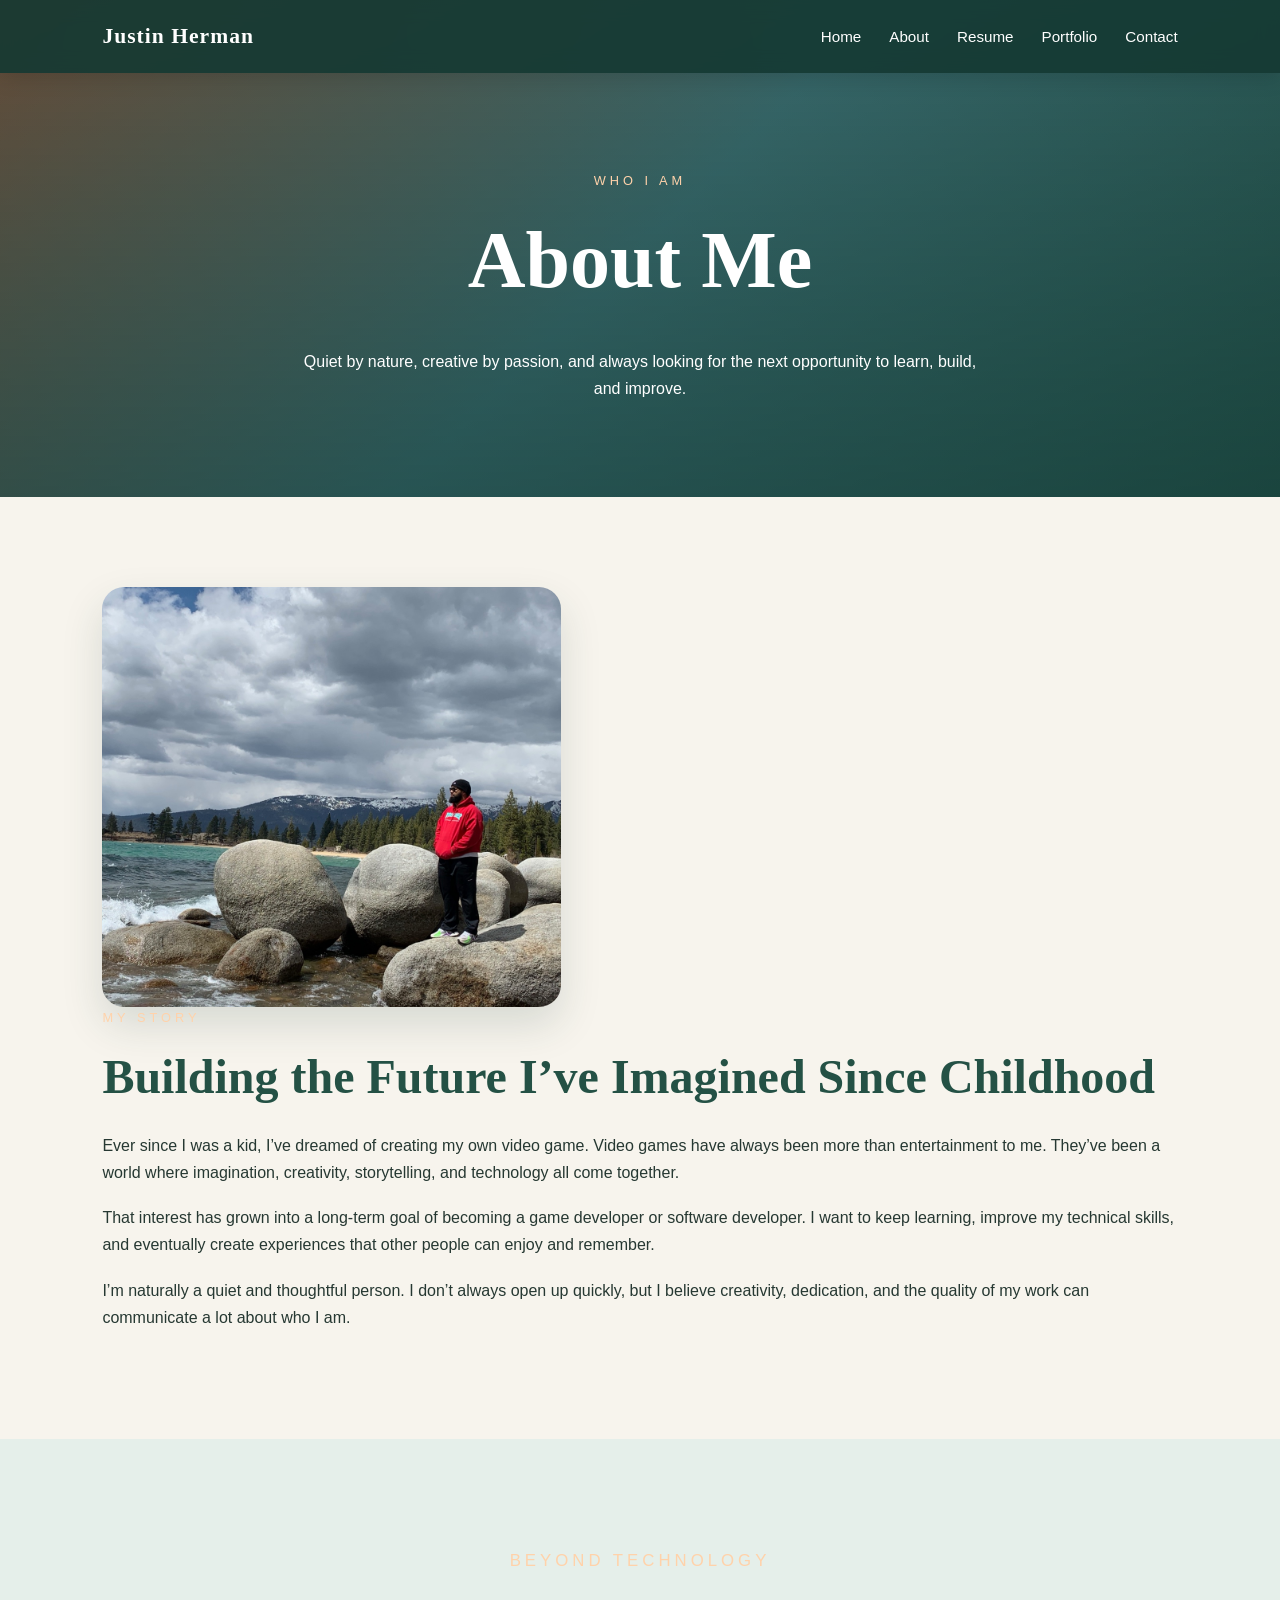
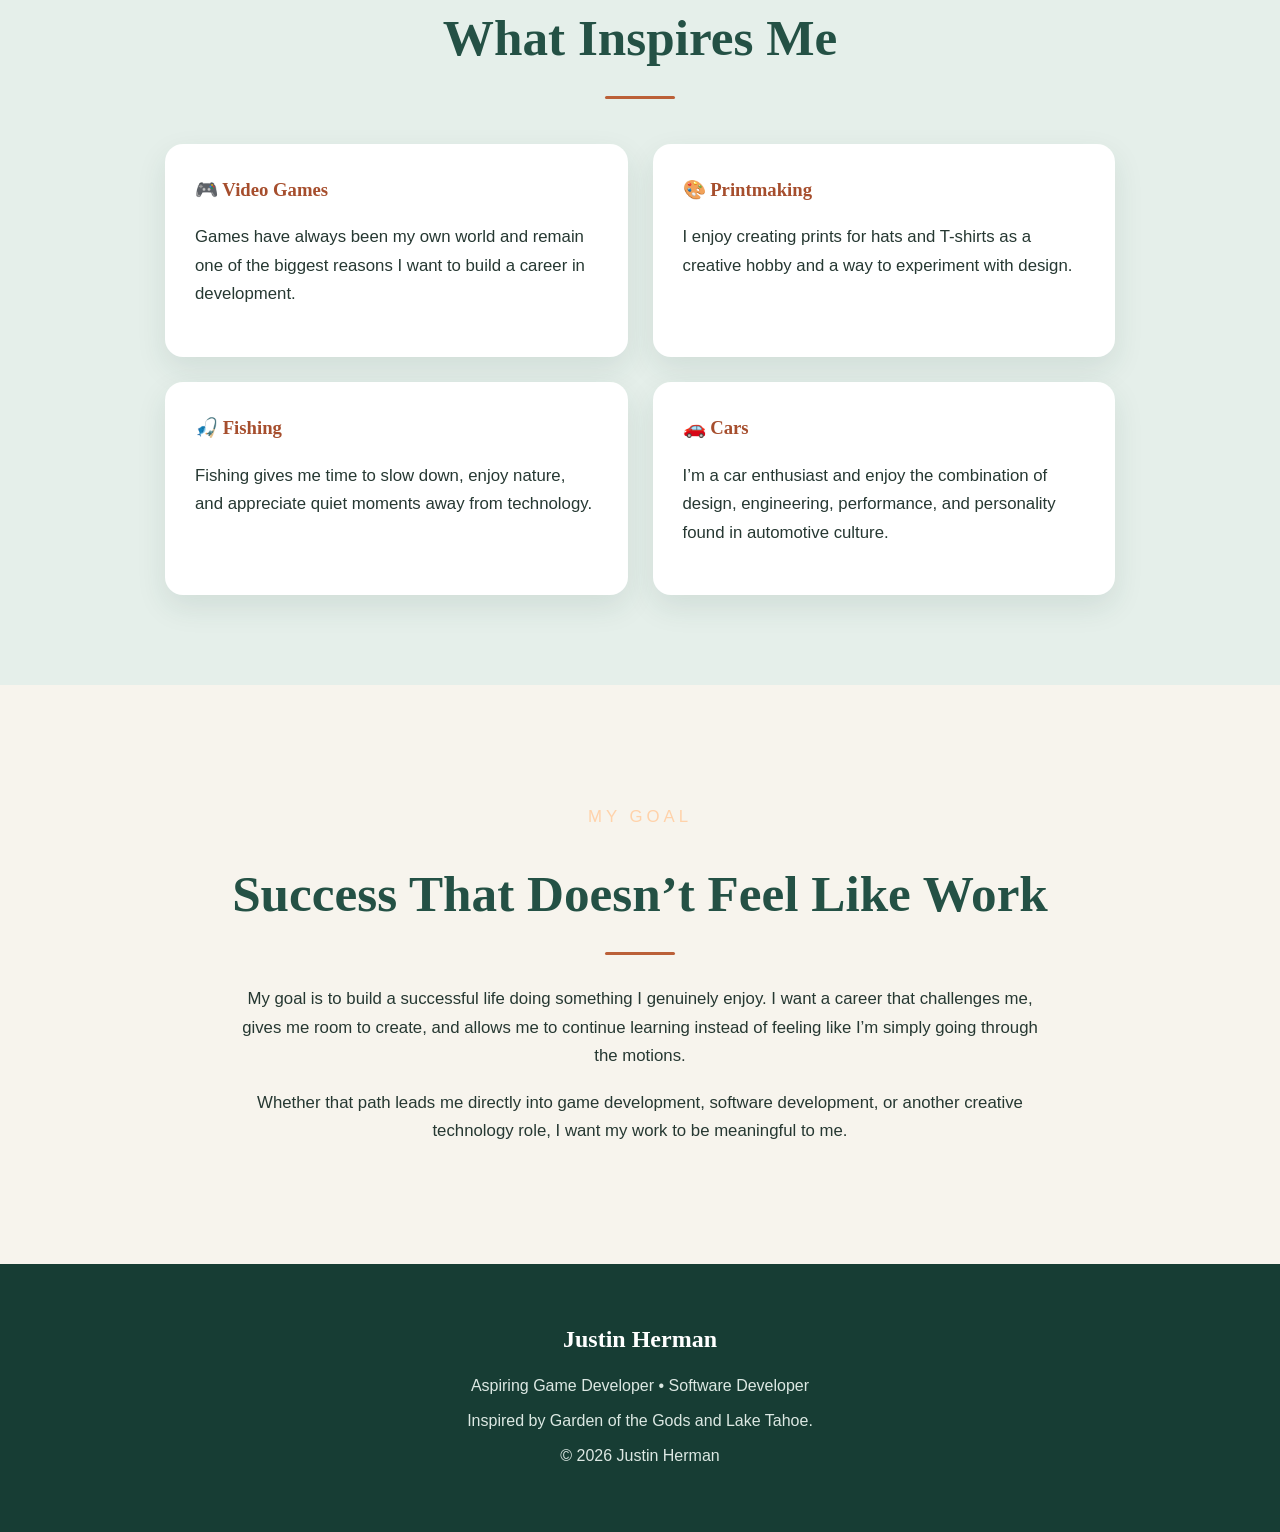
==== commit bc03550d: "Update about.html" ====
--- a/about.html
+++ b/about.html
@@ -68,10 +68,10 @@
             <div class="about-grid">
 
 <div class="about-image-placeholder">
-<div class="about-image-placeholder">
     <img src="images/about-tahoe.jpeg"
          alt="Justin at Lake Tahoe"
          class="about-photo">
+</div>
 </div></div>
                 <div class="about-text">
 
--- a/css/style.css
+++ b/css/style.css
@@ -1052,4 +1052,85 @@
     object-fit: cover;
     object-position: center;
     display: block;
-}+}
+
+/* ========================================
+   FINAL PAGE PHOTOS
+======================================== */
+/* Resume - Garden of the Gods */
+.resume-hero {
+    background-image:
+        linear-gradient(
+            rgba(20, 55, 50, 0.45),
+            rgba(20, 55, 50, 0.70)
+        ),
+        url("../images/resume-garden.jpeg") !important;
+
+    background-size: cover !important;
+    background-position: center !important;
+    background-repeat: no-repeat !important;
+}
+
+/* Portfolio - Lake Tahoe */
+.portfolio-hero {
+    background-image:
+        linear-gradient(
+            rgba(20, 55, 60, 0.40),
+            rgba(20, 55, 60, 0.68)
+        ),
+        url("../images/portfolio-tahoe.jpeg") !important;
+
+    background-size: cover !important;
+    background-position: center !important;
+    background-repeat: no-repeat !important;
+}
+
+/* Contact - Lake Tahoe */
+.contact-hero {
+    background-image:
+        linear-gradient(
+            rgba(18, 55, 60, 0.42),
+            rgba(18, 55, 60, 0.70)
+        ),
+        url("../images/about-tahoe.jpeg") !important;
+
+    background-size: cover !important;
+    background-position: center !important;
+    background-repeat: no-repeat !important;
+}
+    height: 100%;
+    object-fit: cover;
+    object-position: center;
+    display: block;
+}
+
+
+/* RESUME PAGE IMAGE */
+.resume-hero {
+    background-image:
+        linear-gradient(rgba(20, 55, 50, 0.45), rgba(20, 55, 50, 0.70)),
+        url("../images/resume-garden.jpeg") !important;
+    background-size: cover !important;
+    background-position: center !important;
+    background-repeat: no-repeat !important;
+}
+
+/* PORTFOLIO PAGE IMAGE */
+.portfolio-hero {
+    background-image:
+        linear-gradient(rgba(20, 55, 60, 0.40), rgba(20, 55, 60, 0.68)),
+        url("../images/portfolio-tahoe.jpeg") !important;
+    background-size: cover !important;
+    background-position: center !important;
+    background-repeat: no-repeat !important;
+}
+
+/* CONTACT PAGE IMAGE */
+.contact-hero {
+    background-image:
+        linear-gradient(rgba(18, 55, 60, 0.42), rgba(18, 55, 60, 0.70)),
+        url("../images/about-tahoe.jpeg") !important;
+    background-size: cover !important;
+    background-position: center !important;
+    background-repeat: no-repeat !important;
+}
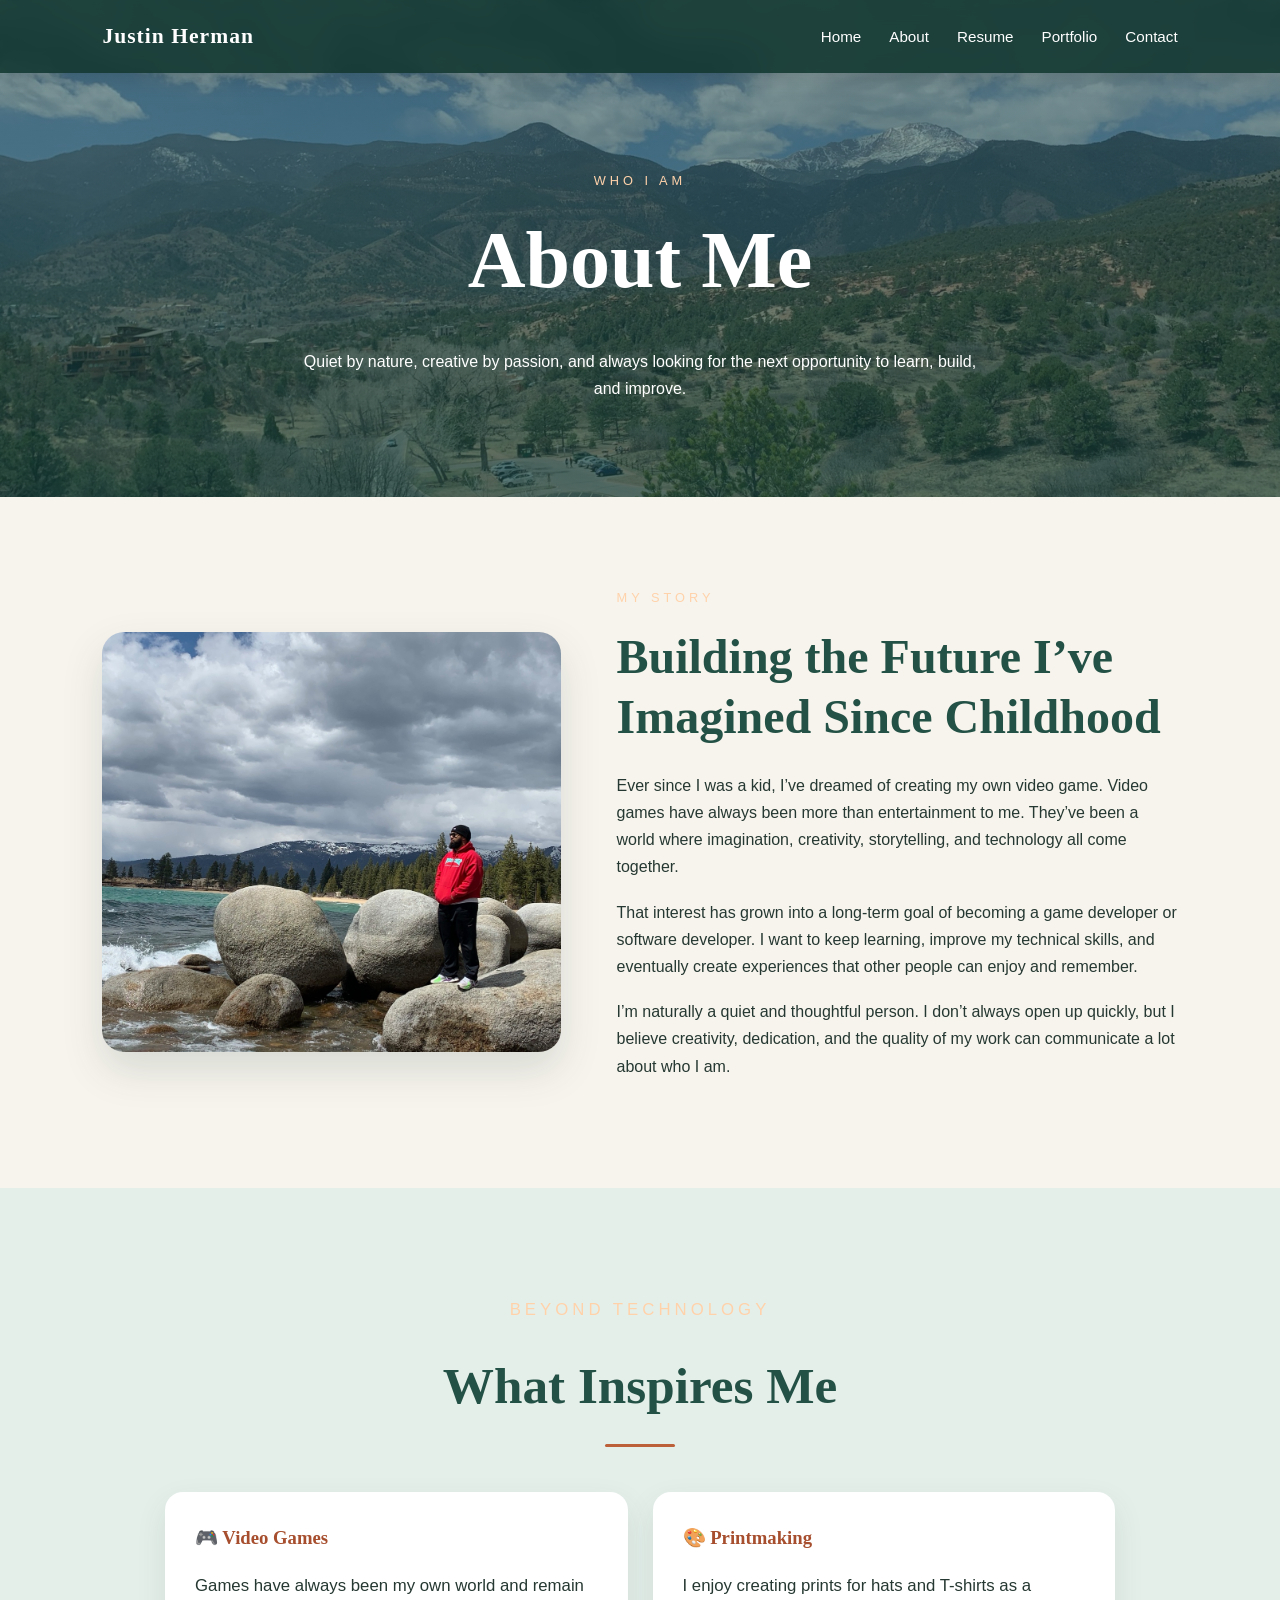
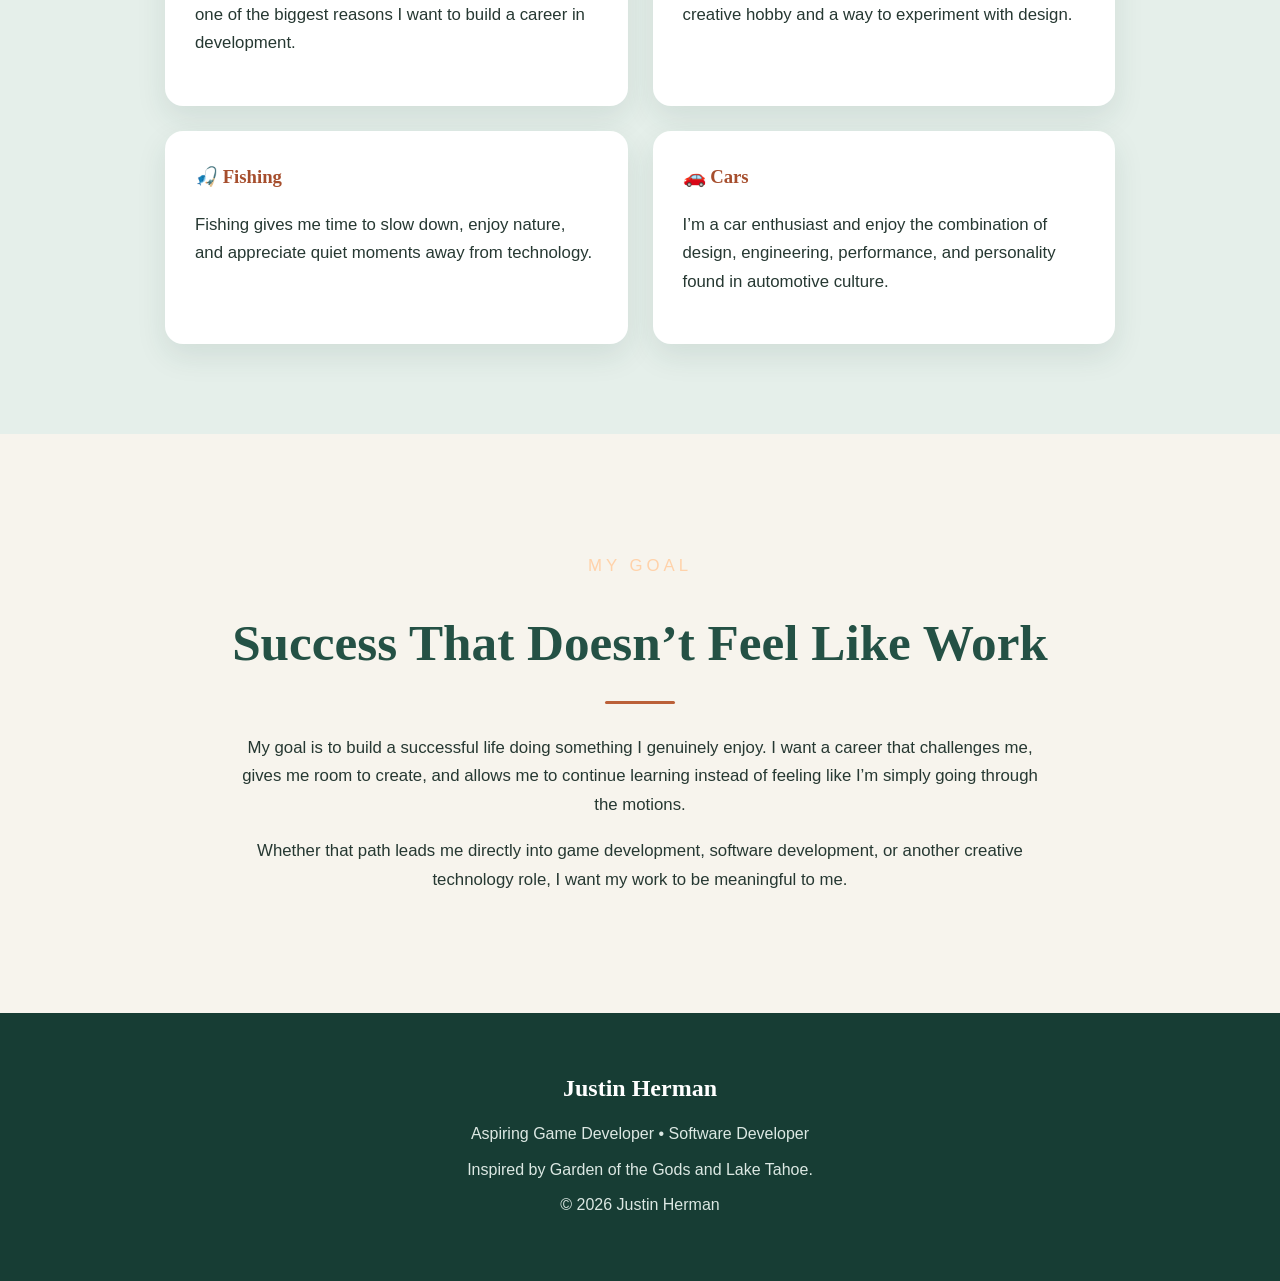
==== commit 22ff9b85: "Update about.html" ====
--- a/about.html
+++ b/about.html
@@ -72,9 +72,7 @@
          alt="Justin at Lake Tahoe"
          class="about-photo">
 </div>
-</div></div>
-                <div class="about-text">
-
+<div class="about-text">
                     <p class="eyebrow">My Story</p>
 
                     <h2>Building the Future I’ve Imagined Since Childhood</h2>
--- a/css/style.css
+++ b/css/style.css
@@ -2,7 +2,6 @@
    JUSTIN HERMAN - PERSONAL PORTFOLIO
    Garden of the Gods + Lake Tahoe Theme
 ======================================== */
-
 
 /* ---------- BASIC PAGE SETTINGS ---------- */
 
@@ -32,7 +31,6 @@
 a {
     text-decoration: none;
 }
-
 
 /* ---------- NAVIGATION ---------- */
 
@@ -48,45 +46,31 @@
     display: flex;
     justify-content: space-between;
     align-items: center;
-
     padding: 18px 8%;
-
     background: rgba(20, 57, 50, 0.90);
-
     backdrop-filter: blur(10px);
-
     box-shadow: 0 4px 20px rgba(0, 0, 0, 0.15);
 }
 
 .logo {
     color: #ffffff;
-
     font-family: "Cinzel", Georgia, serif;
-
     font-size: 1.35rem;
-
     font-weight: 700;
-
     letter-spacing: 1px;
 }
 
 .nav-links {
     display: flex;
-
     align-items: center;
-
     gap: 28px;
-
     list-style: none;
 }
 
 .nav-links a {
     color: white;
-
     font-size: 0.95rem;
-
     font-weight: 500;
-
     transition: color 0.3s ease;
 }
 
@@ -94,7 +78,6 @@
     color: #f0b77b;
 }
 
-
 /* ---------- PORTFOLIO DROPDOWN ---------- */
 
 .dropdown {
@@ -103,22 +86,14 @@
 
 .dropdown-menu {
     display: none;
-
     position: absolute;
-
     top: 100%;
     left: 0;
-
     min-width: 220px;
-
     list-style: none;
-
     background: rgba(20, 57, 50, 0.97);
-
     padding: 12px 0;
-
     border-radius: 0 0 12px 12px;
-
     box-shadow: 0 12px 25px rgba(0, 0, 0, 0.2);
 }
 
@@ -134,122 +109,79 @@
     display: block;
 }
 
-
-/* ---------- HERO SECTION ---------- */
+/* ---------- HOME HERO ---------- */
 
 .hero {
     min-height: 100vh;
-
     display: flex;
-
     justify-content: center;
-
     align-items: center;
-
     text-align: center;
-
     padding: 120px 25px 70px;
-
     color: white;
 
-    /*
-       This temporary background combines colors inspired by
-       Garden of the Gods and Lake Tahoe.
-
-       Later, we'll replace this with your own original photograph.
-    */
-
-    background:
-        background:
-    linear-gradient(
-        rgba(15, 45, 45, 0.35),
-        rgba(15, 45, 45, 0.55)
-    ),
-    url("../images/home-garden.jpeg");
-
-background-size: cover;
-background-position: center;
-background-repeat: no-repeat;
+    background-image:
+        linear-gradient(
+            rgba(15, 45, 45, 0.35),
+            rgba(15, 45, 45, 0.55)
+        ),
+        url("../images/home-garden.jpeg");
+
+    background-size: cover;
+    background-position: center;
+    background-repeat: no-repeat;
 }
 
 .hero-content {
     max-width: 900px;
-
     animation: fadeUp 1.2s ease;
 }
 
 .hero h1 {
     font-size: clamp(3.3rem, 8vw, 6.5rem);
-
     line-height: 1.05;
-
     letter-spacing: 5px;
-
     text-shadow: 0 5px 20px rgba(0, 0, 0, 0.30);
 }
 
 .hero h2 {
     margin-top: 15px;
-
     font-family: "Poppins", Arial, sans-serif;
-
     font-size: clamp(1.3rem, 3vw, 2rem);
-
     font-weight: 400;
-
     color: #ffdab5;
 }
 
 .hero p {
     max-width: 680px;
-
     margin: 25px auto;
-
     font-size: 1.1rem;
-
     color: #f6f7f3;
 }
 
 .hero blockquote {
     max-width: 700px;
-
     margin: 35px auto;
-
     padding: 20px;
-
     font-family: "Cinzel", Georgia, serif;
-
     font-size: 1.15rem;
-
     color: #fff3e6;
-
     border-left: 3px solid #e8a366;
-
     border-right: 3px solid #e8a366;
 }
-
 
 /* ---------- BUTTON ---------- */
 
 .button {
     display: inline-block;
-
     padding: 14px 30px;
-
     margin-top: 10px;
-
     color: white;
-
     background: #ad5533;
-
     border: 2px solid #d98a57;
-
     border-radius: 50px;
-
     font-weight: 600;
-
     box-shadow: 0 8px 22px rgba(0, 0, 0, 0.22);
-
     transition:
         transform 0.3s ease,
         background 0.3s ease,
@@ -258,12 +190,9 @@
 
 .button:hover {
     background: #884126;
-
     transform: translateY(-4px);
-
     box-shadow: 0 12px 28px rgba(0, 0, 0, 0.28);
 }
-
 
 /* ---------- MAIN SECTIONS ---------- */
 
@@ -273,76 +202,48 @@
 
 .container {
     max-width: 950px;
-
     margin: 0 auto;
-
     text-align: center;
 }
 
 .container h2 {
     margin-bottom: 30px;
-
     color: #245145;
-
     font-size: clamp(2rem, 5vw, 3.2rem);
 }
 
 .container h2::after {
     content: "";
-
     display: block;
-
     width: 70px;
-
     height: 3px;
-
     margin: 15px auto 0;
-
     background: #bb6038;
-
     border-radius: 10px;
 }
 
 .container p {
     max-width: 820px;
-
     margin: 18px auto;
-
     font-size: 1.05rem;
 }
-
 
 /* ---------- FEATURE CARDS ---------- */
 
 .cards {
     display: grid;
-
     grid-template-columns: repeat(3, 1fr);
-
     gap: 30px;
-
     padding: 80px 8% 110px;
-
-    background:
-        linear-gradient(
-            180deg,
-            #edf4f0,
-            #dceae5
-        );
+    background: linear-gradient(180deg, #edf4f0, #dceae5);
 }
 
 .card {
     padding: 38px 30px;
-
     background: rgba(255, 255, 255, 0.85);
-
     border: 1px solid rgba(41, 92, 77, 0.13);
-
     border-radius: 20px;
-
-    box-shadow:
-        0 14px 35px rgba(32, 69, 58, 0.12);
-
+    box-shadow: 0 14px 35px rgba(32, 69, 58, 0.12);
     transition:
         transform 0.3s ease,
         box-shadow 0.3s ease;
@@ -350,16 +251,12 @@
 
 .card:hover {
     transform: translateY(-9px);
-
-    box-shadow:
-        0 20px 40px rgba(32, 69, 58, 0.20);
+    box-shadow: 0 20px 40px rgba(32, 69, 58, 0.20);
 }
 
 .card h3 {
     margin-bottom: 17px;
-
     color: #a64e2d;
-
     font-size: 1.5rem;
 }
 
@@ -367,24 +264,16 @@
     color: #40554e;
 }
 
-
 /* ---------- QUOTE / LAKE TAHOE SECTION ---------- */
 
 .quote {
     min-height: 450px;
-
     display: flex;
-
     justify-content: center;
-
     align-items: center;
-
     text-align: center;
-
     padding: 80px 10%;
-
     color: white;
-
     background:
         linear-gradient(
             rgba(14, 57, 69, 0.35),
@@ -401,32 +290,23 @@
 
 .quote h2 {
     max-width: 900px;
-
     font-size: clamp(1.8rem, 4vw, 3rem);
-
     line-height: 1.5;
-
     text-shadow: 0 4px 15px rgba(0, 0, 0, 0.25);
 }
-
 
 /* ---------- FOOTER ---------- */
 
 footer {
     padding: 55px 25px;
-
     text-align: center;
-
     background: #173d34;
-
     color: #dce8e3;
 }
 
 footer h3 {
     margin-bottom: 12px;
-
     color: white;
-
     font-size: 1.5rem;
 }
 
@@ -434,82 +314,19 @@
     margin: 8px 0;
 }
 
-
 /* ---------- SIMPLE ENTRANCE ANIMATION ---------- */
 
 @keyframes fadeUp {
-
     from {
         opacity: 0;
-
         transform: translateY(25px);
     }
 
     to {
         opacity: 1;
-
         transform: translateY(0);
     }
 }
-
-
-/* ---------- TABLET / PHONE ---------- */
-
-@media (max-width: 850px) {
-
-    .navbar {
-        flex-direction: column;
-
-        gap: 14px;
-
-        padding: 15px 5%;
-    }
-
-    .nav-links {
-        justify-content: center;
-
-        flex-wrap: wrap;
-
-        gap: 12px 18px;
-    }
-
-    .hero {
-        padding-top: 170px;
-    }
-
-    .cards {
-        grid-template-columns: 1fr;
-
-        padding-left: 6%;
-
-        padding-right: 6%;
-    }
-
-    .card {
-        max-width: 600px;
-
-        margin: auto;
-    }
-}
-
-
-/* ---------- SMALL PHONES ---------- */
-
-@media (max-width: 500px) {
-
-    .hero h1 {
-        letter-spacing: 2px;
-    }
-
-    .nav-links {
-        font-size: 0.85rem;
-    }
-
-    .section {
-        padding: 75px 7%;
-    }
-}
-
 
 /* ========================================
    RESUME PAGE
@@ -520,17 +337,16 @@
     text-align: center;
     color: white;
 
-    background:
+    background-image:
         linear-gradient(
-            rgba(24, 64, 59, 0.45),
-            rgba(24, 64, 59, 0.75)
+            rgba(20, 55, 50, 0.45),
+            rgba(20, 55, 50, 0.70)
         ),
-        linear-gradient(
-            135deg,
-            #b65a35,
-            #4b8791,
-            #1e5145
-        );
+        url("../images/resume-arches.jpeg");
+
+    background-size: cover;
+    background-position: center;
+    background-repeat: no-repeat;
 }
 
 .resume-hero-content {
@@ -629,21 +445,7 @@
     color: #245145;
 }
 
-@media (max-width: 700px) {
-
-    .resume-card {
-        padding: 28px;
-    }
-
-    .resume-heading {
-        flex-direction: column;
-        align-items: flex-start;
-    }
-
-    .skill-grid {
-        grid-template-columns: 1fr;
-    }
-}/* ========================================
+/* ========================================
    ABOUT PAGE
 ======================================== */
 
@@ -652,17 +454,16 @@
     text-align: center;
     color: white;
 
-    background:
+    background-image:
         linear-gradient(
             rgba(28, 65, 58, 0.45),
             rgba(24, 64, 59, 0.72)
         ),
-        linear-gradient(
-            135deg,
-            #a95534,
-            #4e8690,
-            #205046
-        );
+        url("../images/4F8474B4-1C64-4EFF-9E3F-5DF0FB10E0B8.jpeg");
+
+    background-size: cover;
+    background-position: center;
+    background-repeat: no-repeat;
 }
 
 .about-hero-content {
@@ -688,353 +489,11 @@
 .about-grid {
     max-width: 1100px;
     margin: auto;
-
     display: grid;
     grid-template-columns: 0.9fr 1.1fr;
     gap: 55px;
     align-items: center;
 }
-
-.about-image-placeholder {
-    min-height: 520px;
-    padding: 35px;
-    border-radius: 22px;
-
-    display: flex;
-    flex-direction: column;
-    justify-content: center;
-    align-items: center;
-
-    text-align: center;
-
-    color: white;
-
-    background:
-        linear-gradient(
-            rgba(34, 86, 75, 0.25),
-            rgba(34, 86, 75, 0.55)
-        ),
-        linear-gradient(
-            145deg,
-            #b65e39,
-            #d58a57,
-            #3d7c87
-        );
-
-    box-shadow: 0 18px 40px rgba(31, 69, 59, 0.15);
-}
-
-.about-image-placeholder span {
-    font-family: "Cinzel", Georgia, serif;
-    font-size: 1.8rem;
-    margin-bottom: 12px;
-}
-
-.about-text h2 {
-    color: #245145;
-    font-size: clamp(2rem, 4vw, 3rem);
-    line-height: 1.25;
-    margin-bottom: 25px;
-}
-
-.about-text p {
-    margin-bottom: 18px;
-}
-
-.interests-section {
-    padding: 90px 8%;
-    background: #e5efea;
-}
-
-.interest-grid {
-    margin-top: 45px;
-
-    display: grid;
-    grid-template-columns: repeat(2, 1fr);
-    gap: 25px;
-}
-
-.interest-card {
-    text-align: left;
-    padding: 30px;
-
-    background: white;
-    border-radius: 18px;
-
-    box-shadow: 0 12px 30px rgba(29, 67, 57, 0.10);
-}
-
-.interest-card h3 {
-    color: #a64e2d;
-    margin-bottom: 12px;
-}
-
-.goal-section {
-    padding: 100px 8%;
-    background: #f7f4ed;
-}
-
-.goal-section .container {
-    max-width: 850px;
-}
-
-@media (max-width: 800px) {
-
-    .about-grid {
-        grid-template-columns: 1fr;
-    }
-
-    .about-image-placeholder {
-        min-height: 400px;
-    }
-
-    .interest-grid {
-        grid-template-columns: 1fr;
-    }
-}/* ========================================
-   PORTFOLIO PAGE
-======================================== */
-
-.portfolio-hero {
-    padding: 170px 8% 95px;
-    text-align: center;
-    color: white;
-
-    background:
-        linear-gradient(
-            rgba(22, 61, 56, 0.42),
-            rgba(20, 61, 67, 0.72)
-        ),
-        linear-gradient(
-            135deg,
-            #b75d36,
-            #4c8793,
-            #194f45
-        );
-}
-
-.portfolio-hero-content {
-    max-width: 800px;
-    margin: auto;
-}
-
-.portfolio-hero h1 {
-    font-size: clamp(3rem, 7vw, 5rem);
-    margin-bottom: 20px;
-}
-
-.portfolio-hero p {
-    max-width: 680px;
-    margin: auto;
-}
-
-.portfolio-section {
-    padding: 95px 8%;
-    background: #f7f4ed;
-}
-
-.alt-section {
-    background: #e5efea;
-}
-
-.project-grid {
-    margin-top: 45px;
-
-    display: grid;
-    grid-template-columns: repeat(2, 1fr);
-    gap: 28px;
-}
-
-.project-card {
-    text-align: left;
-
-    padding: 32px;
-
-    background: white;
-
-    border-radius: 18px;
-
-    box-shadow: 0 14px 35px rgba(30, 68, 58, 0.12);
-
-    transition:
-        transform 0.3s ease,
-        box-shadow 0.3s ease;
-}
-
-.project-card:hover {
-    transform: translateY(-7px);
-
-    box-shadow: 0 20px 42px rgba(30, 68, 58, 0.18);
-}
-
-.project-card h3 {
-    color: #a64e2d;
-    margin-bottom: 14px;
-}
-
-.project-card p {
-    margin-bottom: 20px;
-}
-
-.project-tag {
-    display: inline-block;
-
-    padding: 6px 12px;
-
-    margin-right: 6px;
-
-    border-radius: 50px;
-
-    font-size: 0.8rem;
-
-    background: #dcece6;
-
-    color: #245145;
-}
-
-@media (max-width: 750px) {
-
-    .project-grid {
-        grid-template-columns: 1fr;
-    }
-}/* ========================================
-   CONTACT PAGE
-======================================== */
-
-.contact-hero {
-    padding: 170px 8% 95px;
-    text-align: center;
-    color: white;
-
-    background:
-        linear-gradient(
-            rgba(19, 59, 68, 0.40),
-            rgba(19, 67, 67, 0.72)
-        ),
-        linear-gradient(
-            135deg,
-            #4b91a0,
-            #286f7e,
-            #1e5145
-        );
-}
-
-.contact-hero-content {
-    max-width: 800px;
-    margin: auto;
-}
-
-.contact-hero h1 {
-    font-size: clamp(3rem, 7vw, 5rem);
-    margin-bottom: 20px;
-}
-
-.contact-hero p {
-    max-width: 680px;
-    margin: auto;
-}
-
-.contact-page {
-    padding: 90px 8%;
-    background: #edf3ef;
-}
-
-.contact-grid {
-    max-width: 1100px;
-    margin: auto;
-
-    display: grid;
-    grid-template-columns: 0.8fr 1.2fr;
-    gap: 50px;
-}
-
-.contact-info h2,
-.contact-form-box h2 {
-    color: #245145;
-    font-size: 2rem;
-    margin-bottom: 20px;
-}
-
-.contact-card {
-    margin-top: 20px;
-    padding: 22px;
-
-    background: white;
-    border-radius: 15px;
-
-    box-shadow: 0 10px 25px rgba(31, 68, 58, 0.10);
-}
-
-.contact-card h3 {
-    color: #a64e2d;
-    margin-bottom: 8px;
-}
-
-.contact-card a {
-    color: #245145;
-    font-weight: 600;
-}
-
-.contact-form-box {
-    padding: 35px;
-
-    background: white;
-    border-radius: 20px;
-
-    box-shadow: 0 18px 40px rgba(31, 68, 58, 0.12);
-}
-
-.contact-form-box form {
-    display: flex;
-    flex-direction: column;
-}
-
-.contact-form-box label {
-    margin-top: 15px;
-    margin-bottom: 6px;
-
-    color: #245145;
-    font-weight: 600;
-}
-
-.contact-form-box input,
-.contact-form-box textarea {
-    width: 100%;
-
-    padding: 13px 14px;
-
-    border: 1px solid #c9d8d2;
-    border-radius: 10px;
-
-    font-family: "Poppins", Arial, sans-serif;
-
-    background: #f9fbfa;
-}
-
-.contact-form-box textarea {
-    resize: vertical;
-}
-
-.contact-form-box .button {
-    border: none;
-    cursor: pointer;
-    align-self: flex-start;
-}
-
-@media (max-width: 800px) {
-
-    .contact-grid {
-        grid-template-columns: 1fr;
-    }
-}
-
-/* HOME IMAGE FIX */
-.hero {
-    background-image: url("../images/home-garden.jpeg") !important;
-    background-size: cover !important;
-    background-position: center !important;
-    background-repeat: no-repeat !important;
-}/* ABOUT PHOTO FINAL FIX */
 
 .about-image-placeholder {
     width: 100%;
@@ -1044,6 +503,7 @@
     overflow: hidden;
     border-radius: 22px;
     background: none;
+    box-shadow: 0 18px 40px rgba(31, 69, 59, 0.15);
 }
 
 .about-photo {
@@ -1054,83 +514,330 @@
     display: block;
 }
 
+.about-text h2 {
+    color: #245145;
+    font-size: clamp(2rem, 4vw, 3rem);
+    line-height: 1.25;
+    margin-bottom: 25px;
+}
+
+.about-text p {
+    margin-bottom: 18px;
+}
+
+.interests-section {
+    padding: 90px 8%;
+    background: #e5efea;
+}
+
+.interest-grid {
+    margin-top: 45px;
+    display: grid;
+    grid-template-columns: repeat(2, 1fr);
+    gap: 25px;
+}
+
+.interest-card {
+    text-align: left;
+    padding: 30px;
+    background: white;
+    border-radius: 18px;
+    box-shadow: 0 12px 30px rgba(29, 67, 57, 0.10);
+}
+
+.interest-card h3 {
+    color: #a64e2d;
+    margin-bottom: 12px;
+}
+
+.goal-section {
+    padding: 100px 8%;
+    background: #f7f4ed;
+}
+
+.goal-section .container {
+    max-width: 850px;
+}
+
 /* ========================================
-   FINAL PAGE PHOTOS
+   PORTFOLIO PAGE
 ======================================== */
-/* Resume - Garden of the Gods */
-.resume-hero {
-    background-image:
-        linear-gradient(
-            rgba(20, 55, 50, 0.45),
-            rgba(20, 55, 50, 0.70)
-        ),
-        url("../images/resume-garden.jpeg") !important;
-
-    background-size: cover !important;
-    background-position: center !important;
-    background-repeat: no-repeat !important;
-}
-
-/* Portfolio - Lake Tahoe */
+
 .portfolio-hero {
+    padding: 170px 8% 95px;
+    text-align: center;
+    color: white;
+
     background-image:
         linear-gradient(
             rgba(20, 55, 60, 0.40),
             rgba(20, 55, 60, 0.68)
         ),
-        url("../images/portfolio-tahoe.jpeg") !important;
-
-    background-size: cover !important;
-    background-position: center !important;
-    background-repeat: no-repeat !important;
-}
-
-/* Contact - Lake Tahoe */
+        url("../images/portfolio-tahoe.jpeg");
+
+    background-size: cover;
+    background-position: center;
+    background-repeat: no-repeat;
+}
+
+.portfolio-hero-content {
+    max-width: 800px;
+    margin: auto;
+}
+
+.portfolio-hero h1 {
+    font-size: clamp(3rem, 7vw, 5rem);
+    margin-bottom: 20px;
+}
+
+.portfolio-hero p {
+    max-width: 680px;
+    margin: auto;
+}
+
+.portfolio-section {
+    padding: 95px 8%;
+    background: #f7f4ed;
+}
+
+.alt-section {
+    background: #e5efea;
+}
+
+.project-grid {
+    margin-top: 45px;
+    display: grid;
+    grid-template-columns: repeat(2, 1fr);
+    gap: 28px;
+}
+
+.project-card {
+    text-align: left;
+    padding: 32px;
+    background: white;
+    border-radius: 18px;
+    box-shadow: 0 14px 35px rgba(30, 68, 58, 0.12);
+    transition:
+        transform 0.3s ease,
+        box-shadow 0.3s ease;
+}
+
+.project-card:hover {
+    transform: translateY(-7px);
+    box-shadow: 0 20px 42px rgba(30, 68, 58, 0.18);
+}
+
+.project-card h3 {
+    color: #a64e2d;
+    margin-bottom: 14px;
+}
+
+.project-card p {
+    margin-bottom: 20px;
+}
+
+.project-tag {
+    display: inline-block;
+    padding: 6px 12px;
+    margin-right: 6px;
+    border-radius: 50px;
+    font-size: 0.8rem;
+    background: #dcece6;
+    color: #245145;
+}
+
+/* ========================================
+   CONTACT PAGE
+======================================== */
+
 .contact-hero {
+    padding: 170px 8% 95px;
+    text-align: center;
+    color: white;
+
     background-image:
         linear-gradient(
-            rgba(18, 55, 60, 0.42),
-            rgba(18, 55, 60, 0.70)
+            rgba(19, 59, 68, 0.40),
+            rgba(19, 67, 67, 0.72)
         ),
-        url("../images/about-tahoe.jpeg") !important;
-
-    background-size: cover !important;
-    background-position: center !important;
-    background-repeat: no-repeat !important;
-}
-    height: 100%;
-    object-fit: cover;
-    object-position: center;
-    display: block;
-}
-
-
-/* RESUME PAGE IMAGE */
-.resume-hero {
-    background-image:
-        linear-gradient(rgba(20, 55, 50, 0.45), rgba(20, 55, 50, 0.70)),
-        url("../images/resume-garden.jpeg") !important;
-    background-size: cover !important;
-    background-position: center !important;
-    background-repeat: no-repeat !important;
-}
-
-/* PORTFOLIO PAGE IMAGE */
-.portfolio-hero {
-    background-image:
-        linear-gradient(rgba(20, 55, 60, 0.40), rgba(20, 55, 60, 0.68)),
-        url("../images/portfolio-tahoe.jpeg") !important;
-    background-size: cover !important;
-    background-position: center !important;
-    background-repeat: no-repeat !important;
-}
-
-/* CONTACT PAGE IMAGE */
-.contact-hero {
-    background-image:
-        linear-gradient(rgba(18, 55, 60, 0.42), rgba(18, 55, 60, 0.70)),
-        url("../images/about-tahoe.jpeg") !important;
-    background-size: cover !important;
-    background-position: center !important;
-    background-repeat: no-repeat !important;
-}
+        url("../images/contact-ocean.jpeg");
+
+    background-size: cover;
+    background-position: center;
+    background-repeat: no-repeat;
+}
+
+.contact-hero-content {
+    max-width: 800px;
+    margin: auto;
+}
+
+.contact-hero h1 {
+    font-size: clamp(3rem, 7vw, 5rem);
+    margin-bottom: 20px;
+}
+
+.contact-hero p {
+    max-width: 680px;
+    margin: auto;
+}
+
+.contact-page {
+    padding: 90px 8%;
+    background: #edf3ef;
+}
+
+.contact-grid {
+    max-width: 1100px;
+    margin: auto;
+    display: grid;
+    grid-template-columns: 0.8fr 1.2fr;
+    gap: 50px;
+}
+
+.contact-info h2,
+.contact-form-box h2 {
+    color: #245145;
+    font-size: 2rem;
+    margin-bottom: 20px;
+}
+
+.contact-card {
+    margin-top: 20px;
+    padding: 22px;
+    background: white;
+    border-radius: 15px;
+    box-shadow: 0 10px 25px rgba(31, 68, 58, 0.10);
+}
+
+.contact-card h3 {
+    color: #a64e2d;
+    margin-bottom: 8px;
+}
+
+.contact-card a {
+    color: #245145;
+    font-weight: 600;
+}
+
+.contact-form-box {
+    padding: 35px;
+    background: white;
+    border-radius: 20px;
+    box-shadow: 0 18px 40px rgba(31, 68, 58, 0.12);
+}
+
+.contact-form-box form {
+    display: flex;
+    flex-direction: column;
+}
+
+.contact-form-box label {
+    margin-top: 15px;
+    margin-bottom: 6px;
+    color: #245145;
+    font-weight: 600;
+}
+
+.contact-form-box input,
+.contact-form-box textarea {
+    width: 100%;
+    padding: 13px 14px;
+    border: 1px solid #c9d8d2;
+    border-radius: 10px;
+    font-family: "Poppins", Arial, sans-serif;
+    background: #f9fbfa;
+}
+
+.contact-form-box textarea {
+    resize: vertical;
+}
+
+.contact-form-box .button {
+    border: none;
+    cursor: pointer;
+    align-self: flex-start;
+}
+
+/* ========================================
+   RESPONSIVE DESIGN
+======================================== */
+
+@media (max-width: 850px) {
+    .navbar {
+        flex-direction: column;
+        gap: 14px;
+        padding: 15px 5%;
+    }
+
+    .nav-links {
+        justify-content: center;
+        flex-wrap: wrap;
+        gap: 12px 18px;
+    }
+
+    .hero {
+        padding-top: 170px;
+    }
+
+    .cards {
+        grid-template-columns: 1fr;
+        padding-left: 6%;
+        padding-right: 6%;
+    }
+
+    .card {
+        max-width: 600px;
+        margin: auto;
+    }
+}
+
+@media (max-width: 800px) {
+    .about-grid,
+    .contact-grid {
+        grid-template-columns: 1fr;
+    }
+
+    .about-image-placeholder {
+        height: 400px;
+    }
+
+    .interest-grid {
+        grid-template-columns: 1fr;
+    }
+}
+
+@media (max-width: 750px) {
+    .project-grid {
+        grid-template-columns: 1fr;
+    }
+}
+
+@media (max-width: 700px) {
+    .resume-card {
+        padding: 28px;
+    }
+
+    .resume-heading {
+        flex-direction: column;
+        align-items: flex-start;
+    }
+
+    .skill-grid {
+        grid-template-columns: 1fr;
+    }
+}
+
+@media (max-width: 500px) {
+    .hero h1 {
+        letter-spacing: 2px;
+    }
+
+    .nav-links {
+        font-size: 0.85rem;
+    }
+
+    .section {
+        padding: 75px 7%;
+    }
+}
